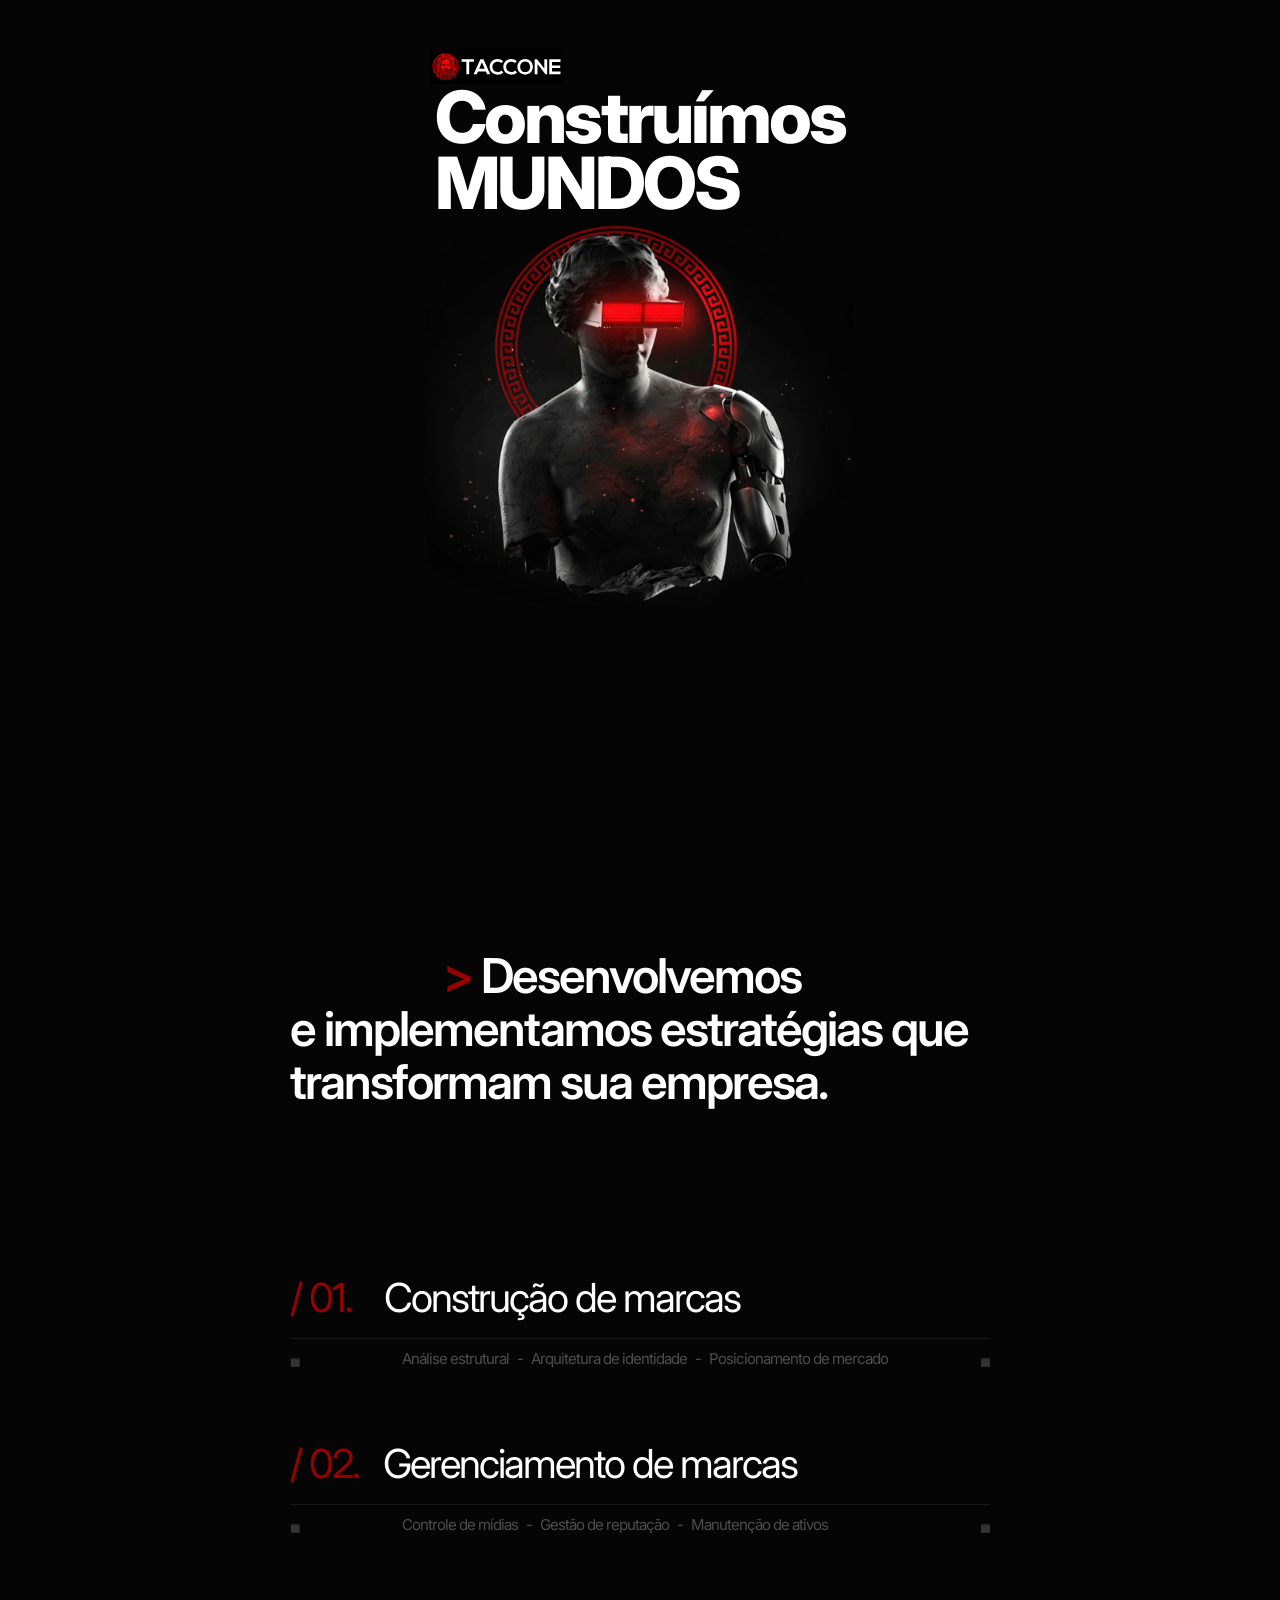
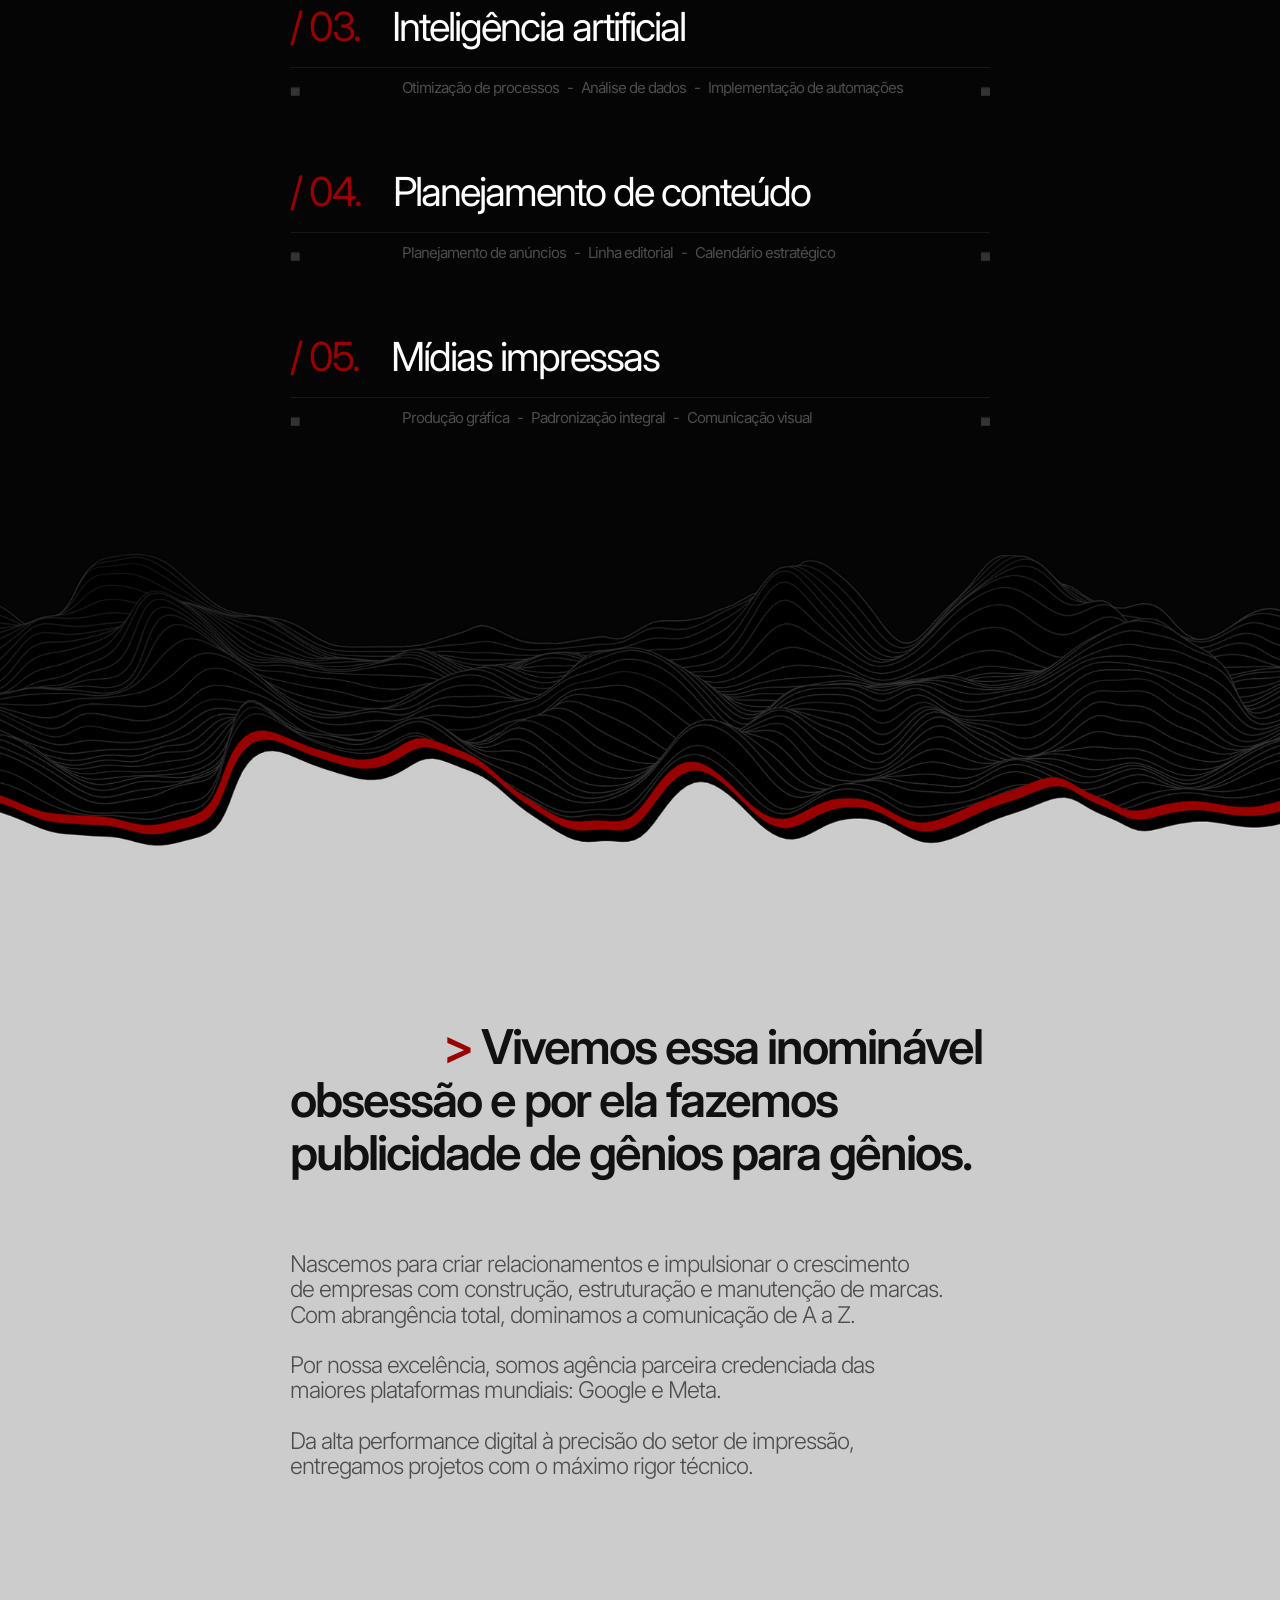
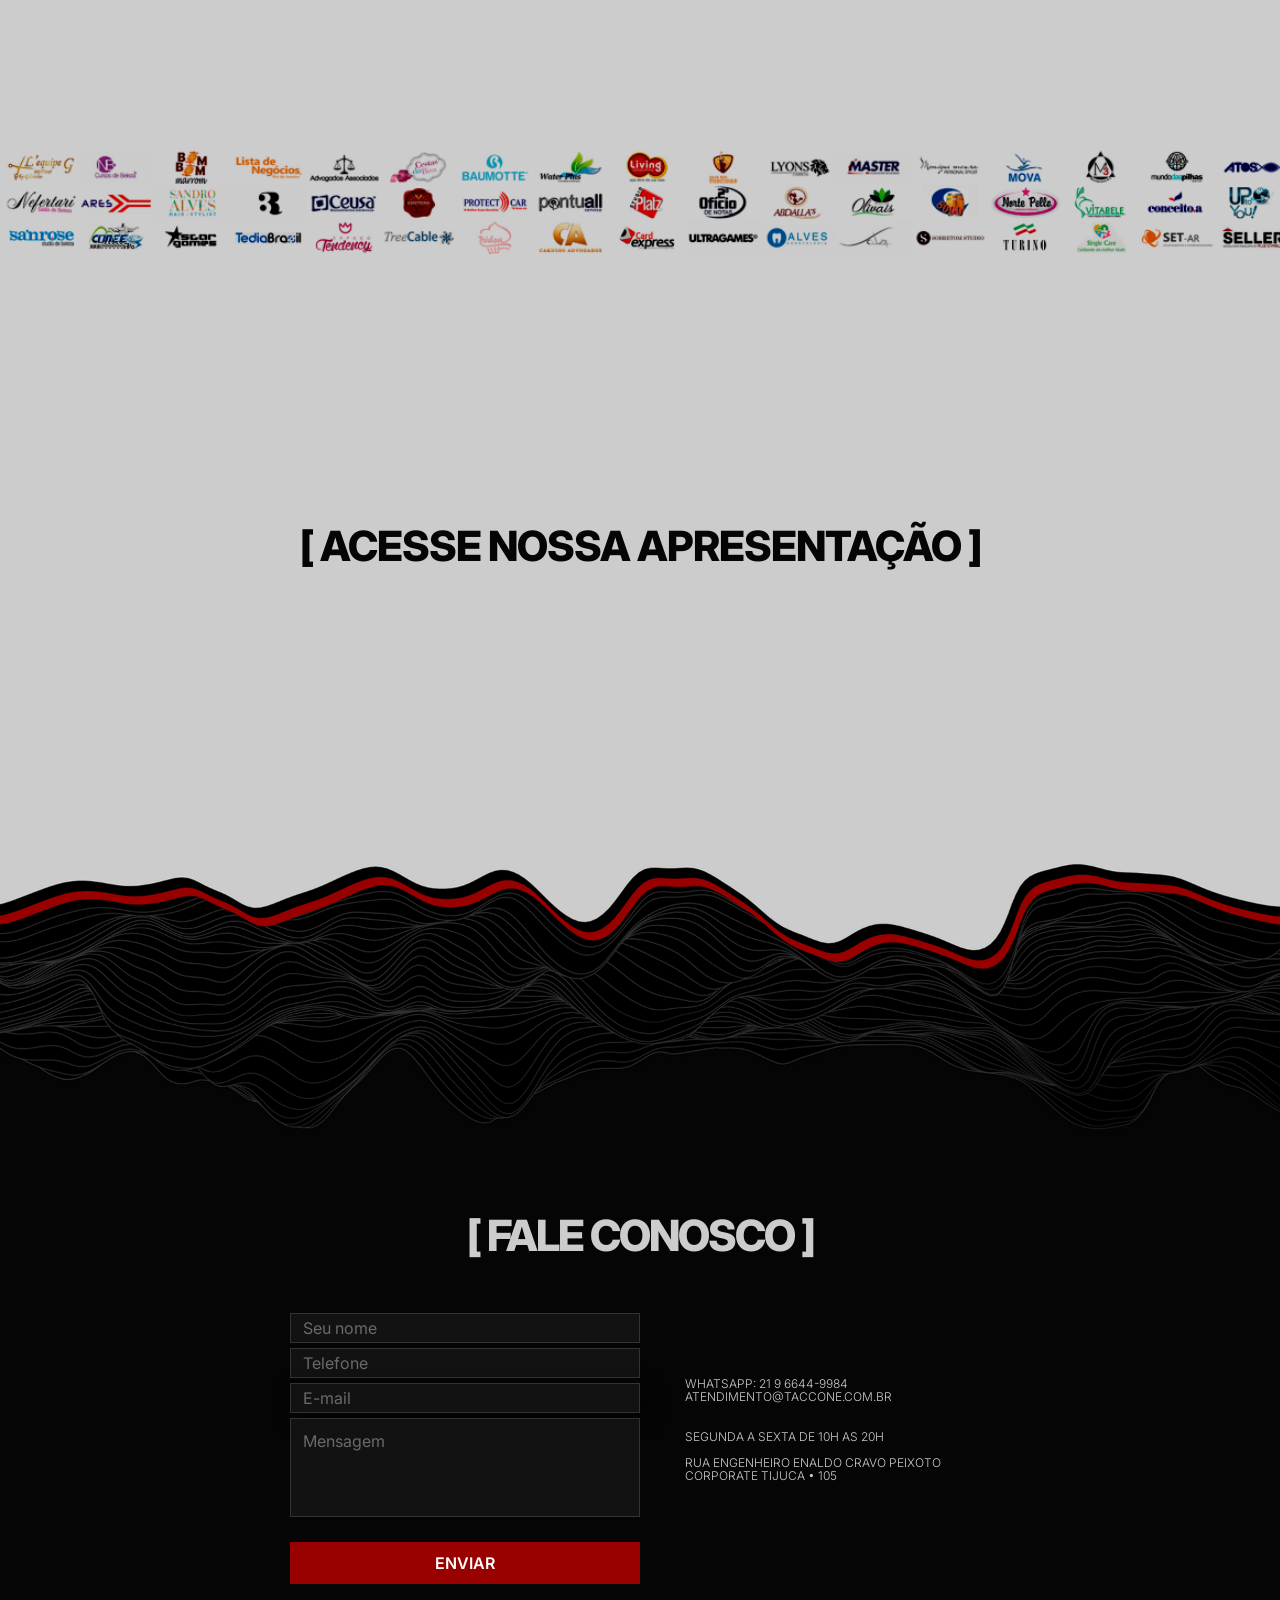
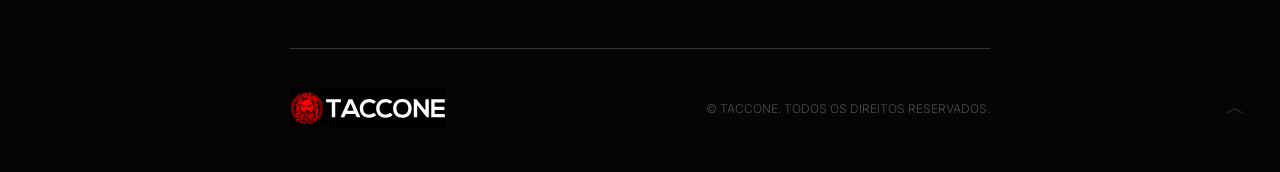
==== index.html @ 2de7988a "Add files via upload" ====
<!DOCTYPE html>
<html style="font-size: 16px;" lang="pt-BR">
<head>
  <meta name="viewport" content="width=device-width, initial-scale=1.0">
  <meta charset="utf-8">
  <meta name="keywords" content="Agência 360, construção de marca, identidade visual, criação de logotipo, naming, presença digital, desenvolvimento de websites, e-commerce, marketing digital, gerenciamento de mídias sociais, criação de aplicativos, produção gráfica, cartões de visita, flyers, sinalização de negócios, planejamento de anúncio, campanhas de TV, anúncios em rádio, outdoor, marketing promocional, análise de dados, pesquisa de mercado, inteligência artificial Diana, manifesto ágil, consultoria de expansão de mercado, estratégia de marca, agência de publicidade RJ, TACCONE, AGÊNCIA TACCONE">
  <meta name="description" content="Somos a melhor agência de publicidade do Rio para empresas sólidas e novos negócios pois CONSTRUÍMOS MUNDOS.">
  <meta property="og:title" content="TACCONE®">
  <meta property="og:description" content="Somos a melhor agência de publicidade do Rio para empresas sólidas e novos negócios.">
  <meta property="og:image" content="previa.png">
  <meta property="og:url" content="https://taccone.com.br/">
  <meta property="og:type" content="website">
  <meta name="theme-color" content="#050505">
  <meta name="referrer" content="origin">
  <title>TACCONE®</title>
  <link rel="canonical" href="https://taccone.com.br/">
  <link rel="icon" href="favicon.png?v=2">
  <link rel="apple-touch-icon" href="logotipo.png?v=2">
  <link rel="apple-touch-icon" sizes="180x180" href="logotipo.png?v=2">
  <link rel="icon" sizes="192x192" href="logotipo.png?v=2">
  <link rel="stylesheet" href="nicepage.css" media="screen">
  <link rel="stylesheet" href="nicepage-site.css" media="screen">
  <link rel="stylesheet" href="index.css" media="screen">
  <link id="u-page-google-font" rel="stylesheet" href="https://fonts.googleapis.com/css2?family=Roboto:ital,wght@0,100;0,200;0,300;0,400;0,500;0,600;0,700;0,800;0,900;1,100;1,200;1,300;1,400;1,500;1,600;1,700;1,800;1,900&amp;family=Open+Sans:ital,wght@0,300;0,400;0,500;0,600;0,700;0,800;1,300;1,400;1,500;1,600;1,700;1,800&amp;family=Inter:ital,wght@0,100;0,200;0,300;0,400;0,500;0,600;0,700;0,800;0,900;1,100;1,200;1,300;1,400;1,500;1,600;1,700;1,800;1,900&amp;display=swap">
  <script class="u-script" type="text/javascript" src="jquery-3.5.1.min.js" defer></script>
  <script class="u-script" type="text/javascript" src="nicepage.js" defer></script>
  <script type="application/ld+json">{"@context":"http://schema.org","@type":"Organization","name":"TACCONE®","url":"https://taccone.com.br"}</script>
  <script> document.addEventListener('keydown', function(e) { if (e.key === 'F12') e.preventDefault(); if (e.ctrlKey && ['u','i','j','s','c'].includes(e.key)) e.preventDefault(); if (e.ctrlKey && e.shiftKey && ['i','j','c'].includes(e.key)) e.preventDefault(); }); </script>
  <style>
    body { -webkit-user-select:none; -moz-user-select:none; -ms-user-select:none; user-select:none; overflow-x:hidden; }
    html { overflow-x:hidden; }
    * { cursor: url("data:image/svg+xml,%3Csvg xmlns='http://www.w3.org/2000/svg' width='32' height='32'%3E%3Ccircle cx='16' cy='16' r='15' fill='none' stroke='%23555555' stroke-width='1.5'/%3E%3Ccircle cx='16' cy='16' r='12' fill='%231a1a1a' opacity='0.9'/%3E%3C/svg%3E") 16 16, auto; }
    a, a *, button, button *, [onclick], [onclick] *, input[type="submit"], label, [role="link"], [role="link"] * { cursor: url("data:image/svg+xml,%3Csvg xmlns='http://www.w3.org/2000/svg' width='32' height='32'%3E%3Ccircle cx='16' cy='16' r='15' fill='none' stroke='%23888888' stroke-width='1.5'/%3E%3Ccircle cx='16' cy='16' r='12' fill='%23aaaaaa' opacity='0.9'/%3E%3C/svg%3E") 16 16, auto; }
    ::-webkit-scrollbar { width:3px; display:block; }
    ::-webkit-scrollbar-track { background:#000000; }
    ::-webkit-scrollbar-thumb { background:#121212; }
    ::-webkit-scrollbar-thumb:hover { background:#990000; }

    #taccone-intro {
      position:fixed; top:0; left:0; width:100vw; height:100vh; height:100dvh;
      background-color:#000000; display:flex; justify-content:center; align-items:center;
      z-index:9999999; overflow:hidden;
      animation: introFadeOut 0.8s cubic-bezier(0.4,0,0.2,1) 2.4s forwards;
    }
    @keyframes introFadeOut { 0%{opacity:1;visibility:visible;pointer-events:none;} 100%{opacity:0;visibility:hidden;pointer-events:none;} }
    .logo-impact-box { width:95vw; max-width:1800px; opacity:0; transform:scale(0.92); animation:entranceImpact 1.4s cubic-bezier(0.16,1,0.3,1) forwards; }
    @keyframes entranceImpact { to{opacity:1;transform:scale(1);} }
    .logo-impact-box img { width:100%; height:auto; display:block; filter:brightness(1.05); }
    #blood-line { position:absolute; bottom:0; left:0; height:4px; background:#990000; box-shadow:0 0 20px #ff0000; width:0%; z-index:10000000; animation:fillBlood 2s linear forwards; }
    @keyframes fillBlood { to{width:100%;} }

    .carrossel-wrapper { width:100%; overflow:hidden; background:transparent; padding:10px 0; }
    .carrossel-track { display:flex; width:max-content; animation:deslizar 60s linear infinite; }
    .carrossel-track img { height:120px; width:auto; flex-shrink:0; }
    @keyframes deslizar { 0%{transform:translateX(0);} 100%{transform:translateX(-50%);} }
    .carrossel-wrapper:hover .carrossel-track { animation-play-state:paused; }

    @media (max-width:1139px) {
      .u-section-3 .u-text-2,.u-section-3 .u-text-4,.u-section-3 .u-text-6,.u-section-3 .u-text-8,.u-section-3 .u-text-10 { font-size:1em !important; line-height:1.8 !important; text-align:left !important; padding-left:0 !important; }
      .u-section-3 .u-text-2 span,.u-section-3 .u-text-4 span,.u-section-3 .u-text-6 span,.u-section-3 .u-text-8 span,.u-section-3 .u-text-10 span { display:none !important; }
      .menu-collapse { margin-top:14px !important; }
    }
    @media (min-width:768px) { .br-mobile{display:none !important;} }
    @media (max-width:767px) { .br-desktop{display:none !important;} }
    #contato a { text-decoration:none !important; border-bottom:none !important; }
    @media (max-width:575px) {
      .u-section-9 .u-image-4 { margin-top:-45px !important; margin-right:70px !important; margin-left:auto !important; }
      .u-section-9 .u-image-2 { margin-top:-45px !important; margin-right:0 !important; margin-left:auto !important; }
    }
    .separador-servico { display:none; }
    .quebra-mobile { display:inline; }

    /* Alinha descrição com o início do título branco (após "/ 01.  ") */
    .u-section-3 .u-text-2,
    .u-section-3 .u-text-4,
    .u-section-3 .u-text-6,
    .u-section-3 .u-text-8,
    .u-section-3 .u-text-10 {
      padding-left: 112px !important;
      box-sizing: border-box !important;
    }

    @media (min-width:768px) {
      .separador-servico { display:inline; margin:0 8px; }
      .quebra-mobile { display:none; }
    }

    /* Tablet (991px) — margem lateral de 10px já aplicada pelo index.css */
    @media (max-width: 991px) {
      .u-section-3 .u-text-2,
      .u-section-3 .u-text-4,
      .u-section-3 .u-text-6,
      .u-section-3 .u-text-8,
      .u-section-3 .u-text-10 {
        padding-left: 112px !important;
      }
    }

    /* Mobile médio (767px) — fonte ainda 2.5rem mas largura menor */
    @media (max-width: 767px) {
      .u-section-3 .u-text-2,
      .u-section-3 .u-text-4,
      .u-section-3 .u-text-6,
      .u-section-3 .u-text-8,
      .u-section-3 .u-text-10 {
        padding-left: 112px !important;
      }
    }

    /* Mobile pequeno (575px) — fonte reduz para 1.5rem, número menor */
    @media (max-width: 575px) {
      .u-section-3 .u-text-2,
      .u-section-3 .u-text-4,
      .u-section-3 .u-text-6,
      .u-section-3 .u-text-8,
      .u-section-3 .u-text-10 {
        padding-left: 62px !important;
      }
      
.u-header .u-sidenav-1,
.u-sidenav-1 {
  width: 100vw !important;
  max-width: 100vw !important;
  min-width: 0 !important;
}
 
@media (max-width: 575px) {
 
  /* Centraliza horizontalmente */
  .u-header .u-nav-2 {
    width: 100% !important;
    margin-left: 0 !important;
    text-align: center !important;
  }
 
  /* Centraliza verticalmente — faz o container interno ocupar tela toda e centraliza */
  .u-header .u-sidenav-overflow {
    display: flex !important;
    flex-direction: column !important;
    align-items: center !important;
    justify-content: center !important;
    height: 100vh !important;
    height: 100dvh !important;
  }
 
  /* Zera margem top que empurra a lista para baixo */
  .u-header .u-nav-2 {
    margin-top: 0 !important;
  }
 
  /* Botão X centralizado */
.u-header .u-menu-close-1 {
  margin-left: auto !important;
  margin-right: auto !important;
  position: relative !important;
  top: -40px !important;
}
}
    
  </style>

  <script>
    window.recaptchaRenderedV2=false; window.recaptchaFallback=false; window.recaptchaSiteKeyV2='6LebRIorAAAAAEBCYCVXLpZKNt1KxwfbefWqDvFL';
    function gdprConfirmed(){return true;}
    function dynamicLoadScript(){var s=document.createElement('script');s.src='https://www.google.com/recaptcha/api.js?render=6Lc2HDEiAAAAALpe1yqNarK-BmlyYl_MNPZx7_AB';s.async=true;s.onload=function(){document.dispatchEvent(new CustomEvent("recaptchaLoaded"));};document.body.appendChild(s);}
    function showRecaptchaError(e){e=e||'';var f=document.querySelector('.u-form-send-error');if(f){f.innerText='Erro do Proprietário do Site: '+e.replace(/:[\s\S]*/,'');f.style.display='block';}console.error('Error in grecaptcha: ',e);}
    document.addEventListener('DOMContentLoaded',function(){if(gdprConfirmed())dynamicLoadScript();});
    document.addEventListener("recaptchaLoaded",function(){if(!gdprConfirmed())return;(function(g,sk,a){var r={execute:function(action,cb){if(typeof g==='undefined'||typeof g.execute!=='function'){showRecaptchaError('reCAPTCHA script failed to load.');return;}try{g.execute(sk,{action:action}).then(function(t){if(!t)throw new Error('Empty token');var fs=document.getElementsByTagName('form');for(var i=0;i<fs.length;i++){var rr=fs[i].querySelector('[name="recaptchaResponse"]');if(!rr){rr=document.createElement('input');rr.setAttribute('type','hidden');rr.setAttribute('name','recaptchaResponse');fs[i].appendChild(rr);}rr.value=t;}cb();}).catch(function(e){showRecaptchaError(e.message);});}catch(e){showRecaptchaError(e.message);}},executeContact:function(cb){r.execute(a['contact'],cb);}};window.recaptchaObject=r;window.grecaptchaObject=g;})(grecaptcha,'6Lc2HDEiAAAAALpe1yqNarK-BmlyYl_MNPZx7_AB',{contact:'contact'});});
    window.showRecaptchaV2=function(form){if(!form||!form.length)return;if(typeof window.grecaptchaObject==='undefined'||!window.grecaptchaObject)return;var fEl=form[0];var c=document.getElementById('recaptcha-v2-container');if(!c){c=document.createElement('div');c.id='recaptcha-v2-container';fEl.parentElement.appendChild(c);}var tr=false,th;if(window.recaptchaRenderedV2===false||typeof window.recaptchaRenderedV2==='undefined'){window.recaptchaRenderedV2=window.grecaptchaObject.render('recaptcha-v2-container',{sitekey:window.recaptchaSiteKeyV2,size:'invisible',callback:function(t){clearTimeout(th);if(!t){showRecaptchaError('reCAPTCHA v2 token was empty.');return;}tr=true;var rv=fEl.querySelector('input[name="recaptchaResponseV2"]');if(!rv){rv=document.createElement('input');rv.type='hidden';rv.name='recaptchaResponseV2';fEl.appendChild(rv);}rv.value=t;if(window.recaptchaSiteKeyV2){var sk=fEl.querySelector('input[name="siteKey"]');if(sk)sk.value=window.recaptchaSiteKeyV2;}document.querySelectorAll('.u-form-send-error').forEach(function(el){el.style.display='none';});fEl.dispatchEvent(new CustomEvent('submit',{detail:{recaptchaPassed:true},bubbles:true,cancelable:true}));},'error-callback':function(){clearTimeout(th);showRecaptchaError('reCAPTCHA v2 error.');},'expired-callback':function(){clearTimeout(th);}});window.grecaptchaObject.reset(window.recaptchaRenderedV2);setTimeout(function(){window.grecaptchaObject.execute(window.recaptchaRenderedV2);},300);th=setTimeout(function(){if(!tr)showRecaptchaError('reCAPTCHA v3 detected unusual activity.');},120000);}else{window.grecaptchaObject.reset(window.recaptchaRenderedV2);setTimeout(function(){window.grecaptchaObject.execute(window.recaptchaRenderedV2);},300);}};
  </script>
</head>

<body data-home-page="TACCONE®.html" data-home-page-title="TACCONE®" data-path-to-root="/" data-include-products="false" class="u-body u-clearfix u-overlap u-xl-mode" data-lang="pt">

  <div id="taccone-intro">
    <div class="logo-impact-box"><img src="logotipo.svg" alt="TACCONE"></div>
    <div id="blood-line"></div>
  </div>

  <header class="u-clearfix u-header u-sticky u-sticky-54bf u-valign-middle-xl u-header" id="header" data-animation-name="" data-animation-duration="0" data-animation-delay="0" data-animation-direction="">
    <nav class="u-align-right u-font-size-14 u-menu u-menu-hamburger u-menu-open-right u-nav-spacing-25 u-offcanvas u-menu-1" data-responsive-from="XL" role="navigation" data-animation-name="customAnimationIn" data-animation-duration="4000" data-animation-delay="4000" data-animation-out="0" data-animation-direction="">
      <div class="menu-collapse u-custom-font" style="font-family:Inter;">
        <a class="Fora Taccone a color cone cor de do fechar fill important menu-close menu-close-icon o para svg u-button-style u-custom-border u-custom-color u-flip-vertical u-hamburger-link u-nav-link u-text-active-custom-color-6 u-text-custom-color-6 u-text-hover-color-var vermelho u-hamburger-link-1" href="#">
          <svg class="u-svg-link" preserveAspectRatio="xMidYMin slice" viewBox="0 0 302 302"><use xmlns:xlink="http://www.w3.org/1999/xlink" xlink:href="#svg-7b92"></use></svg>
          <svg xmlns="http://www.w3.org/2000/svg" id="svg-7b92" viewBox="0 0 302 302" class="u-svg-content"><g><rect y="36" width="302" height="30"></rect><rect y="236" width="302" height="30"></rect><rect y="136" width="302" height="30"></rect></g></svg>
        </a>
      </div>
      <div class="u-custom-menu u-nav-container">
        <ul role="menubar" class="u-custom-font u-nav u-spacing-2 u-unstyled u-nav-1">
          <li role="none" class="u-nav-item"><a tabindex="-1" role="menuitem" class="u-border-2 u-border-active-palette-1-base u-border-hover-palette-1-light-1 u-button-style u-custom-color-6 u-nav-link u-nav-link-2" href="index.html#home">HOME</a></li>
          <li role="none" class="u-nav-item"><a tabindex="-1" role="menuitem" class="u-border-2 u-border-active-palette-1-base u-border-hover-palette-1-light-1 u-button-style u-custom-color-6 u-nav-link u-nav-link-2" href="index.html#servicos">SERVIÇOS</a></li>
          <li role="none" class="u-nav-item"><a tabindex="-1" role="menuitem" class="u-border-2 u-border-active-palette-1-base u-border-hover-palette-1-light-1 u-button-style u-custom-color-6 u-nav-link u-nav-link-2" href="index.html#sobre">SOBRE</a></li>
          <li role="none" class="u-nav-item"><a tabindex="-1" role="menuitem" class="u-border-2 u-border-active-palette-1-base u-border-hover-palette-1-light-1 u-button-style u-custom-color-6 u-file-link u-nav-link u-nav-link-2" href="apresentacao" target="_blank">APRESENTAÇÃO</a></li>
          <li role="none" class="u-nav-item"><a tabindex="-1" role="menuitem" class="u-border-2 u-border-active-palette-1-base u-border-hover-palette-1-light-1 u-button-style u-custom-color-6 u-nav-link u-nav-link-2" href="index.html#contato">CONTATO</a></li>
          <li role="none" class="u-nav-item"><a tabindex="-1" role="menuitem" class="u-border-2 u-border-active-palette-1-base u-border-hover-palette-1-light-1 u-button-style u-custom-color-6 u-nav-link u-nav-link-2" href="https://wa.me/5521966449984" target="_blank">WHATSAPP</a></li>
          <li role="none" class="u-nav-item"><a role="menuitem" class="u-border-2 u-border-active-palette-1-base u-border-hover-palette-1-light-1 u-button-style u-custom-color-6 u-nav-link u-nav-link-2" href="MEMORIAL.html" target="_blank">MEMORIAL</a></li>
        </ul>
      </div>
      <div class="u-custom-menu u-nav-container-collapse" id="4095" role="region" aria-label="Menu panel">
        <div class="u-align-center u-container-align-center u-container-style u-custom-color-5 u-inner-container-layout u-opacity u-opacity-95 u-sidenav u-sidenav-1" style="background-color:#050505 !important;">
          <div class="u-inner-container-layout u-sidenav-overflow u-valign-middle-xl">
            <div class="u-menu-close u-menu-close-1" tabindex="-1" aria-label="Close menu"></div>
            <ul class="u-align-center u-custom-font u-nav u-popupmenu-items u-spacing-42 u-text-active-grey-60 u-text-grey-60 u-text-hover-grey-70 u-unstyled u-nav-2" role="menubar">
              <li role="none" class="u-nav-item"><a tabindex="-1" role="menuitem" class="u-button-style u-nav-link" href="index.html#home">HOME</a></li>
              <li role="none" class="u-nav-item"><a tabindex="-1" role="menuitem" class="u-button-style u-nav-link" href="index.html#servicos">SERVIÇOS</a></li>
              <li role="none" class="u-nav-item"><a tabindex="-1" role="menuitem" class="u-button-style u-nav-link" href="index.html#sobre">SOBRE</a></li>
              <li role="none" class="u-nav-item"><a tabindex="-1" role="menuitem" class="u-button-style u-file-link u-nav-link" href="apresentacao" target="_blank">APRESENTAÇÃO</a></li>
              <li role="none" class="u-nav-item"><a tabindex="-1" role="menuitem" class="u-button-style u-nav-link" href="index.html#contato">CONTATO</a></li>
              <li role="none" class="u-nav-item"><a tabindex="-1" role="menuitem" class="u-button-style u-nav-link" href="https://wa.me/5521966449984" target="_blank">WHATSAPP</a></li>
              <li role="none" class="u-nav-item"><a role="menuitem" class="u-button-style u-nav-link" href="memorial" target="_blank">MEMORIAL</a></li>
            </ul>
          </div>
        </div>
        <div class="u-custom-color-5 u-menu-overlay u-opacity u-opacity-70" style="--opacity:0.89;"></div>
      </div>
      <style class="menu-style">@media (max-width:1139px){[data-responsive-from="LG"] .u-nav-container{display:none;}[data-responsive-from="LG"] .menu-collapse{display:block;}}</style>
    </nav>
    <p class="u-text u-text-default u-text-1"></p>
    <p class="u-custom-font u-text u-text-default u-text-3"></p>
  </header>

  <section class="u-clearfix u-section-1" id="home">
    <div class="u-clearfix u-sheet u-sheet-1">
      <img class="u-image u-image-default u-preserve-proportions u-image-1" src="logotipo.svg" alt="" data-image-width="375" data-image-height="87" data-animation-name="customAnimationIn" data-animation-duration="2000" data-animation-delay="2000" data-animation-out="1">
      <h1 class="u-custom-font u-text u-text-default u-text-white u-text-1" data-animation-name="customAnimationIn" data-animation-duration="2000" data-animation-delay="1800" data-animation-out="1">Construímos<br>MUNDOS</h1>
      <img class="u-expanded-width-xs u-image u-image-default u-preserve-proportions u-image-2" src="estatua.png" alt="" data-image-width="1108" data-image-height="996" data-animation-name="customAnimationIn" data-animation-duration="3000" data-animation-delay="2000" data-animation-out="1" data-animation-direction="">
      <img class="u-image u-image-contain u-image-default u-image-3" src="seta2.png" alt="" data-image-width="50" data-image-height="329" data-animation-name="customAnimationIn" data-animation-duration="3000" data-animation-delay="3000" data-animation-out="1">
    </div>
  </section>

  <section class="u-clearfix u-color-var u-section-2" id="titulo">
    <div class="u-clearfix u-sheet u-sheet-1">
      <h1 class="u-align-left u-custom-font u-text u-text-custom-color-1 u-text-1" data-animation-name="customAnimationIn" data-animation-duration="1500" data-animation-delay="0" data-animation-out="0">
        &nbsp;&nbsp;&nbsp;&nbsp;&nbsp;&nbsp;&nbsp;&nbsp;&nbsp;&nbsp;&nbsp;&nbsp;&nbsp;&nbsp;&nbsp;&nbsp;&nbsp;<span class="u-text-color-var" style="--text-color-var:#990000;">&gt;&nbsp;</span><span class="u-text-white">Desenvolvemos <br>e implementamos estratégias que transformam sua empresa.</span>
      </h1>
    </div>
  </section>

  <section class="u-clearfix u-color-var u-section-3" id="servicos">
    <div class="u-clearfix u-sheet u-sheet-1">
      <h1 class="u-align-left u-custom-font u-text u-text-custom-color-1 u-text-1" data-animation-name="customAnimationIn" data-animation-duration="1500" data-animation-out="0"><span class="u-text-color-var" style="--text-color-var:#990000;">/ 01.</span>&nbsp;&nbsp;&nbsp;&nbsp;<span class="u-text-white">Construção de marcas</span></h1>
      <img class="u-align-center u-expanded-width-xs u-image u-image-default u-preserve-proportions u-image-1" src="linha.png" alt="" data-animation-name="customAnimationIn" data-animation-duration="1500" data-animation-delay="200" data-animation-out="0">
      <h1 class="u-align-left u-custom-font u-text u-text-color-var u-text-2 recuo-servicos" data-animation-name="customAnimationIn" data-animation-duration="1500" data-animation-delay="200" data-animation-out="0">Análise estrutural<span class="separador-servico">-</span><br class="quebra-mobile">Arquitetura de identidade<span class="separador-servico">-</span><br class="quebra-mobile">Posicionamento de mercado</h1>
      <h1 class="u-align-left u-custom-font u-text u-text-custom-color-1 u-text-3" data-animation-name="customAnimationIn" data-animation-duration="1500" data-animation-out="0"><span class="u-text-color-var" style="--text-color-var:#990000;">/ 02.</span>&nbsp;&nbsp;&nbsp;<span class="u-text-white">Gerenciamento de marcas</span></h1>
      <img class="u-align-center u-expanded-width-xs u-image u-image-default u-preserve-proportions u-image-2" src="linha.png" alt="" data-animation-name="customAnimationIn" data-animation-duration="1500" data-animation-delay="200" data-animation-out="0">
      <h1 class="u-align-left u-custom-font u-text u-text-color-var u-text-4 recuo-servicos" data-animation-name="customAnimationIn" data-animation-duration="1500" data-animation-delay="200" data-animation-out="0">Controle de mídias<span class="separador-servico">-</span><br class="quebra-mobile">Gestão de reputação<span class="separador-servico">-</span><br class="quebra-mobile">Manutenção de ativos</h1>
      <h1 class="u-align-left u-custom-font u-text u-text-custom-color-1 u-text-5" data-animation-name="customAnimationIn" data-animation-duration="1500" data-animation-out="0"><span class="u-text-color-var" style="--text-color-var:#990000;">/ 03.</span>&nbsp;&nbsp;&nbsp;<span class="u-text-white"> Inteligência artificial</span></h1>
      <img class="u-align-center u-expanded-width-xs u-image u-image-default u-preserve-proportions u-image-3" src="linha.png" alt="" data-animation-name="customAnimationIn" data-animation-duration="1500" data-animation-delay="200" data-animation-out="0">
      <h1 class="u-align-left u-custom-font u-text u-text-color-var u-text-6 recuo-servicos" data-animation-name="customAnimationIn" data-animation-duration="1500" data-animation-delay="200" data-animation-out="0">Otimização de processos<span class="separador-servico">-</span><br class="quebra-mobile">Análise de dados<span class="separador-servico">-</span><br class="quebra-mobile">Implementação de automações</h1>
      <h1 class="u-align-left u-custom-font u-text u-text-custom-color-1 u-text-7" data-animation-name="customAnimationIn" data-animation-duration="1500" data-animation-out="0"><span class="u-text-color-var" style="--text-color-var:#990000;">/ 04.</span>&nbsp;&nbsp;&nbsp;<span class="u-text-white"> Planejamento de conteúdo</span></h1>
      <img class="u-align-center u-expanded-width-xs u-image u-image-default u-preserve-proportions u-image-4" src="linha.png" alt="" data-animation-name="customAnimationIn" data-animation-duration="1500" data-animation-delay="200" data-animation-out="0">
      <h1 class="u-align-left u-custom-font u-text u-text-color-var u-text-8 recuo-servicos" data-animation-name="customAnimationIn" data-animation-duration="1500" data-animation-delay="200" data-animation-out="0">Planejamento de anúncios<span class="separador-servico">-</span><br class="quebra-mobile">Linha editorial<span class="separador-servico">-</span><br class="quebra-mobile">Calendário estratégico</h1>
      <h1 class="u-align-left u-custom-font u-text u-text-custom-color-1 u-text-9" data-animation-name="customAnimationIn" data-animation-duration="1500" data-animation-out="0"><span class="u-text-color-var" style="--text-color-var:#990000;">/ 05.</span>&nbsp;&nbsp;&nbsp;<span class="u-text-white"> Mídias impressas</span></h1>
      <img class="u-align-center u-expanded-width-xs u-image u-image-default u-preserve-proportions u-image-5" src="linha.png" alt="" data-animation-name="customAnimationIn" data-animation-duration="1500" data-animation-delay="200" data-animation-out="0">
      <h1 class="u-align-left u-custom-font u-text u-text-color-var u-text-10 recuo-servicos" data-animation-name="customAnimationIn" data-animation-duration="1500" data-animation-delay="200" data-animation-out="0">Produção gráfica<span class="separador-servico">-</span><br class="quebra-mobile">Padronização integral<span class="separador-servico">-</span><br class="quebra-mobile">Comunicação visual</h1>
    </div>
  </section>

  <section class="u-clearfix u-container-align-center u-image u-section-4" id="divisaoinicial" data-image-width="1920" data-image-height="613" style="background-image:url('divisaoinicial.png') !important;background-size:cover !important;background-position:bottom center !important;background-repeat:no-repeat !important;background-color:#000000 !important;min-height:450px !important;margin:0 !important;padding:0 !important;"></section>

  <section class="u-clearfix u-color-var u-section-5" id="sobre">
    <div class="u-clearfix u-sheet u-sheet-1">
      <h1 class="u-align-left u-custom-font u-text u-text-custom-color-1 u-text-1" data-animation-name="fadeIn" data-animation-duration="1500" data-animation-delay="0" data-animation-out="0">
        &nbsp;&nbsp;&nbsp;&nbsp;&nbsp;&nbsp;&nbsp;&nbsp;&nbsp;&nbsp;&nbsp;&nbsp;&nbsp;&nbsp;&nbsp;&nbsp;&nbsp;<span class="u-text-color-var" style="--text-color-var:#990000;">&gt;&nbsp;</span>Vivemos essa inominável obsessão e por ela fazemos publicidade de gênios para gênios.
      </h1>
      <h1 class="u-align-left u-custom-font u-text u-text-color-var u-text-2" data-animation-name="customAnimationIn" data-animation-duration="1500" data-animation-delay="0" data-animation-out="0">
        Nascemos para criar relacionamentos e <br class="br-mobile">impulsionar o crescimento <br class="br-desktop">de empresas <br class="br-mobile">com construção, estruturação e <br class="br-mobile">manutenção de marcas. <br class="br-mobile">Com abrangência total, <br class="br-mobile">dominamos a comunicação de A a Z.<br>
        <br>Por nossa excelência, somos agência <br class="br-mobile">parceira credenciada das <br class="br-desktop">maiores <br class="br-mobile">plataformas mundiais: Google e Meta.<br>
        <br>Da alta performance digital à precisão do <br class="br-mobile">setor de impressão, <br class="br-desktop">entregamos projetos <br class="br-mobile">com o máximo rigor técnico.
      </h1>
    </div>
  </section>

  <section class="u-clearfix u-custom-color-7 u-valign-middle-xs u-section-6" id="clientes">
    <div class="u-clearfix u-custom-html u-expanded-width u-custom-html-1">
      <div class="carrossel-wrapper">
        <div class="carrossel-track">
          <img src="clientesum.png" alt="Clientes"><img src="clientesdois.png" alt="Clientes">
          <img src="clientesum.png" alt="Clientes"><img src="clientesdois.png" alt="Clientes">
        </div>
      </div>
    </div>
  </section>

  <section class="u-clearfix u-color-var u-section-7" id="apresentacao">
    <div class="u-clearfix u-sheet u-sheet-1">
      <h1 class="u-align-center u-custom-font u-text u-text-custom-color-1 u-text-1" data-animation-name="shake" data-animation-duration="5000" data-animation-delay="0" data-animation-direction="">
        <a class="u-active-none u-border-none u-btn u-button-link u-button-style u-file-link u-hover-none u-none u-text-custom-color-5 u-btn-1" href="apresentacao" target="_blank" data-animation-name="shake" data-animation-duration="5000" data-animation-delay="0" data-animation-direction="">[ ACESSE NOSSA APRESENTAÇÃO ]</a>
      </h1>
    </div>
  </section>

  <section class="u-clearfix u-container-align-center u-image u-section-8" id="divisaosobre" style="background-image:url('divisaosobre.png') !important;background-size:cover !important;background-position:top center !important;background-repeat:no-repeat !important;background-color:#000000 !important;min-height:400px !important;margin-top:-1px !important;transform:scaleY(1) !important;-webkit-transform:scaleY(1) !important;"></section>

  <section class="u-clearfix u-custom-color-5 u-section-9" id="contato" style="background-color:#050505 !important;">
    <div class="u-clearfix u-sheet u-sheet-1">
      <h1 class="u-align-center u-custom-font u-text u-text-custom-color-7 u-text-1">
        <a class="u-active-none u-border-none u-btn u-button-link u-button-style u-hover-none u-none u-text-custom-color-7 u-btn-1" href="https://wa.me/5521966449984" target="_blank">[ FALE CONOSCO ]</a>
      </h1>
      <div class="u-align-center u-form u-form-1">
        <form id="form-contato" action="contato.php" method="POST" class="u-clearfix u-form-spacing-5 u-form-vertical u-inner-form">
          <div class="u-form-group u-form-name u-label-none">
            <input type="text" placeholder="Seu nome" id="name-6c84" name="name" class="u-border-grey-80 u-custom-color-12 u-custom-font u-input u-input-rectangle u-text-grey-25 u-input-1" required>
          </div>
          <div class="u-form-group u-form-phone u-label-none u-form-group-2">
            <input type="tel" placeholder="Telefone" id="text-1a23" name="text" class="u-border-grey-80 u-custom-color-12 u-custom-font u-input u-input-rectangle u-text-grey-25 u-input-2" data-country-code="br">
          </div>
          <div class="u-form-email u-form-group u-label-none">
            <input type="email" placeholder="E-mail" id="email-6c84" name="email" class="u-border-grey-80 u-custom-color-12 u-custom-font u-input u-input-rectangle u-text-grey-25 u-input-3">
          </div>
          <div class="u-form-group u-form-message u-label-none">
            <textarea placeholder="Mensagem" rows="3" id="message-6c84" name="message" class="u-border-grey-80 u-custom-color-12 u-custom-font u-input u-input-rectangle u-text-grey-25 u-input-4" required maxlength="500"></textarea>
          </div>
          <div class="u-align-right u-form-group u-form-submit u-label-none">
            <button id="btn-submit" type="submit" class="u-btn u-button-style u-custom-color-6 u-custom-font u-text-custom-color-7 u-btn-2" style="width:100%;border:none;cursor:pointer;">ENVIAR</button>
          </div>
          <div class="u-form-send-message u-form-send-success">Mensagem enviada.</div>
          <div class="u-form-send-error u-form-send-message">Erro ao enviar. Tente novamente.</div>
          <input type="hidden" name="formServices" value="3d2f6646-e247-93ee-c14a-a95c8903825b">
          <input type="hidden" name="siteKey" value="6Lc2HDEiAAAAALpe1yqNarK-BmlyYl_MNPZx7_AB">
          <input type="hidden" id="siteId" name="siteId" value="6636604">
          <input type="hidden" id="pageId" name="pageId" value="11153395">
        </form>
      </div>
      <script>
        var form=document.getElementById('form-contato');
        var btn=document.getElementById('btn-submit');
        form.onsubmit=function(){
          btn.innerHTML='AGUARDE';btn.disabled=true;btn.style.opacity='0.7';
          var check=setInterval(function(){
            var s=document.querySelector('.u-form-send-success');
            if(s&&window.getComputedStyle(s).display!=='none'){
              btn.innerHTML='ENVIADO';btn.style.backgroundColor='#28a745';btn.style.opacity='1';
              clearInterval(check);
              setTimeout(function(){btn.innerHTML='ENVIAR';btn.disabled=false;btn.style.backgroundColor='';s.style.display='none';},3000);
            }
          },500);
        };
      </script>
      <h1 class="u-align-left u-custom-font u-text u-text-color-var u-text-2" data-animation-name="customAnimationIn" data-animation-duration="1500" data-animation-delay="0" data-animation-out="0">
        <a href="https://wa.me/5521966449984" target="_blank" style="color:inherit;">WHATSAPP: 21 9 6644-9984</a><br>
        <a href="mailto:atendimento@taccone.com.br" target="_blank" style="color:inherit;">ATENDIMENTO@TACCONE.COM.BR</a><br>
        <br><br>SEGUNDA A SEXTA DE 10H AS 20H<br><br>
        RUA ENGENHEIRO ENALDO CRAVO PEIXOTO<br>CORPORATE TIJUCA • 105
      </h1>
      <img class="u-image u-image-contain u-image-default u-preserve-proportions u-image-1" src="insta.png"    alt="" data-animation-name="fadeIn" data-animation-duration="2000" data-animation-delay="500"  data-animation-out="0" onclick="window.open('https://www.instagram.com/agenciataccone','_blank')" style="cursor:pointer;">
      <img class="u-image u-image-contain u-image-default u-preserve-proportions u-image-3" src="facebook.png" alt="" data-animation-name="fadeIn" data-animation-duration="2000" data-animation-delay="1000" data-animation-out="0" onclick="window.open('https://www.facebook.com/agenciataccone','_blank')" style="cursor:pointer;">
      <img class="u-image u-image-contain u-image-default u-preserve-proportions u-image-2" src="email.png"    alt="" data-animation-name="fadeIn" data-animation-duration="2000" data-animation-delay="2000" data-animation-out="0" onclick="window.open('mailto:atendimento@taccone.com.br?subject=Quero%20contratar%20a%20TACCONE%C2%AE','_blank')" style="cursor:pointer;">
      <img class="u-image u-image-contain u-image-default u-preserve-proportions u-image-4" src="x.png"        alt="" data-animation-name="fadeIn" data-animation-duration="2000" data-animation-delay="1500" data-animation-out="0" onclick="window.open('https://x.com/agenciataccone','_blank')" style="cursor:pointer;">
      <img class="u-image u-image-contain u-image-default u-preserve-proportions u-image-5" src="whatsapp.png" alt="" data-animation-name="fadeIn" data-animation-duration="2000" data-animation-delay="0"    data-animation-out="0" onclick="window.open('https://wa.me/5521966449984','_blank')" style="cursor:pointer;">
      <div class="u-align-center u-border-1 u-border-grey-80 u-expanded-width-xs u-shape u-shape-bottom u-shape-left u-shape-line u-shape-right u-shape-1"></div>
      <h1 class="u-align-right u-custom-font u-text u-text-color-var u-text-3">© TACCONE. TODOS OS DIREITOS RESERVADOS.</h1>
      <img class="u-image u-image-default u-preserve-proportions u-image-6" src="logotipo.svg" alt="" data-image-width="99" data-image-height="23">
      <p class="u-align-center u-text u-text-4">
        <a class="u-active-none u-border-none u-btn u-button-link u-button-style u-custom-font u-hover-none u-none u-text-custom-color-9 u-btn-3" href="index.html#home">︿</a>
      </p>
    </div>
  </section>

  <section class="u-clearfix u-container-align-center u-hidden u-section-10" id="block-10">
    <div class="u-clearfix u-sheet u-sheet-1">
      <img class="u-image u-image-default u-image-1" src="clientesdois.png" alt="" data-image-width="1175" data-image-height="109">
      <img class="u-image u-image-default u-image-2" src="clientesum.png"   alt="" data-image-width="1175" data-image-height="109">
    </div>
  </section>

  <script>
    var _fetch=window.fetch;
    window.fetch=function(url,opts){if(typeof url==='string'&&url.indexOf('nicepagesrv')!==-1)return Promise.reject('blocked');return _fetch(url,opts);};
    var _xhr=XMLHttpRequest.prototype.open;
    XMLHttpRequest.prototype.open=function(method,url){if(url&&url.indexOf('nicepagesrv')!==-1)url='contato.php';return _xhr.apply(this,arguments);};
  </script>

  <script>
    (function(){
      var body=document.body;
      body.style.overflow='hidden';
      setTimeout(function(){body.style.overflow='auto';body.style.overflowX='hidden';},3200);
    })();
  </script>

  <script>
    document.addEventListener('DOMContentLoaded', function () {
      var hamburger = document.querySelector('.u-hamburger-link-1');
      var navPanel  = document.getElementById('4095');
      var menuClose = document.querySelector('.u-menu-close-1');
      var overlay   = document.querySelector('.u-menu-overlay');

      if (navPanel) {
        navPanel.style.display  = 'none';
        navPanel.style.position = 'fixed';
        navPanel.style.top      = '0';
        navPanel.style.right    = '0';
        navPanel.style.left     = 'auto';
        navPanel.style.height   = '100%';
        navPanel.style.zIndex   = '999999';
      }

      function openMenu()  { if (!navPanel) return; navPanel.style.display='flex'; navPanel.style.visibility='visible'; navPanel.style.opacity='1'; }
      function closeMenu() { if (!navPanel) return; navPanel.style.display='none'; }

      if (hamburger) hamburger.addEventListener('click', function(e){ e.preventDefault(); openMenu(); });
      if (menuClose) menuClose.addEventListener('click', closeMenu);
      if (overlay)   overlay.addEventListener('click', closeMenu);

      // ================================================
      // CORREÇÃO: só fecha o menu em links que NÃO
      // abrem nova aba (target="_blank")
      // ================================================
      document.querySelectorAll('.u-nav-2 .u-nav-link').forEach(function(link) {
        if (link.getAttribute('target') !== '_blank') {
          link.addEventListener('click', closeMenu);
        }
      });
    });
  </script>

  <script>document.addEventListener('contextmenu',function(e){e.preventDefault();});</script>

</body>
</html>
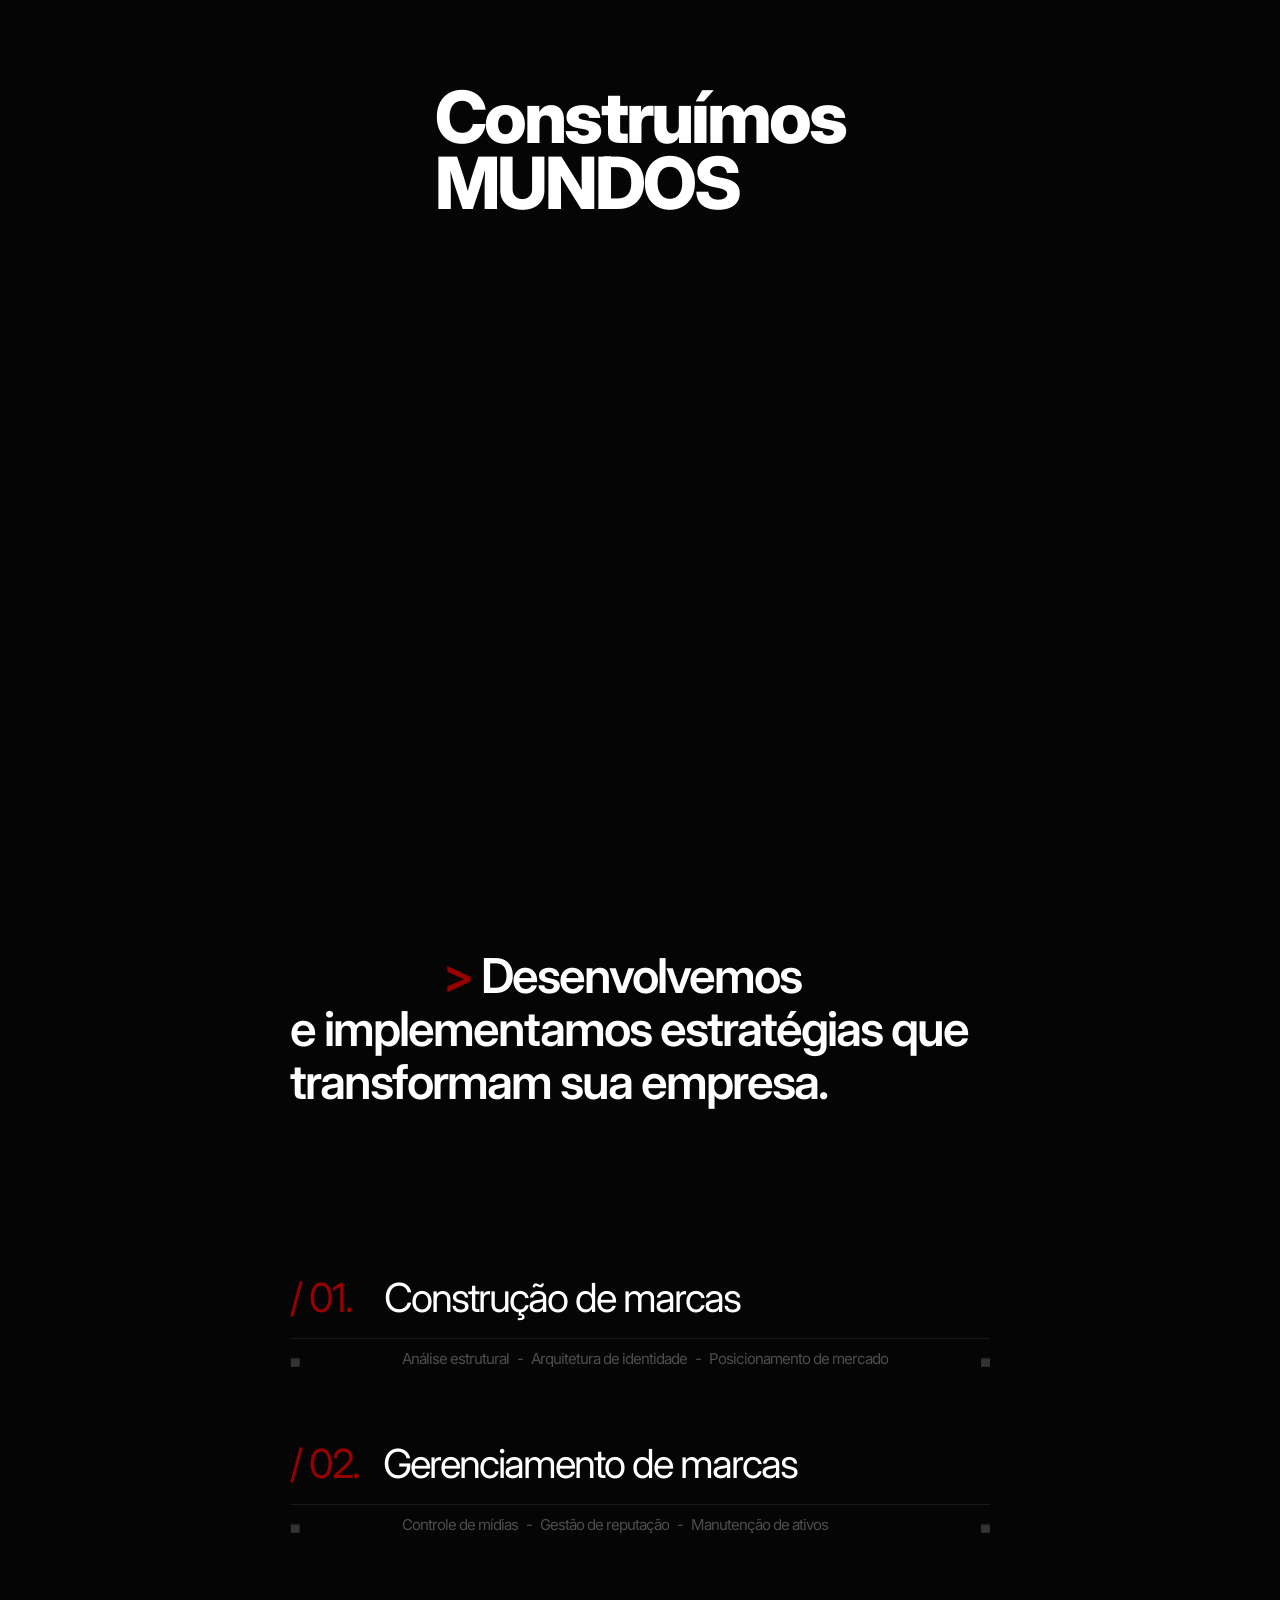
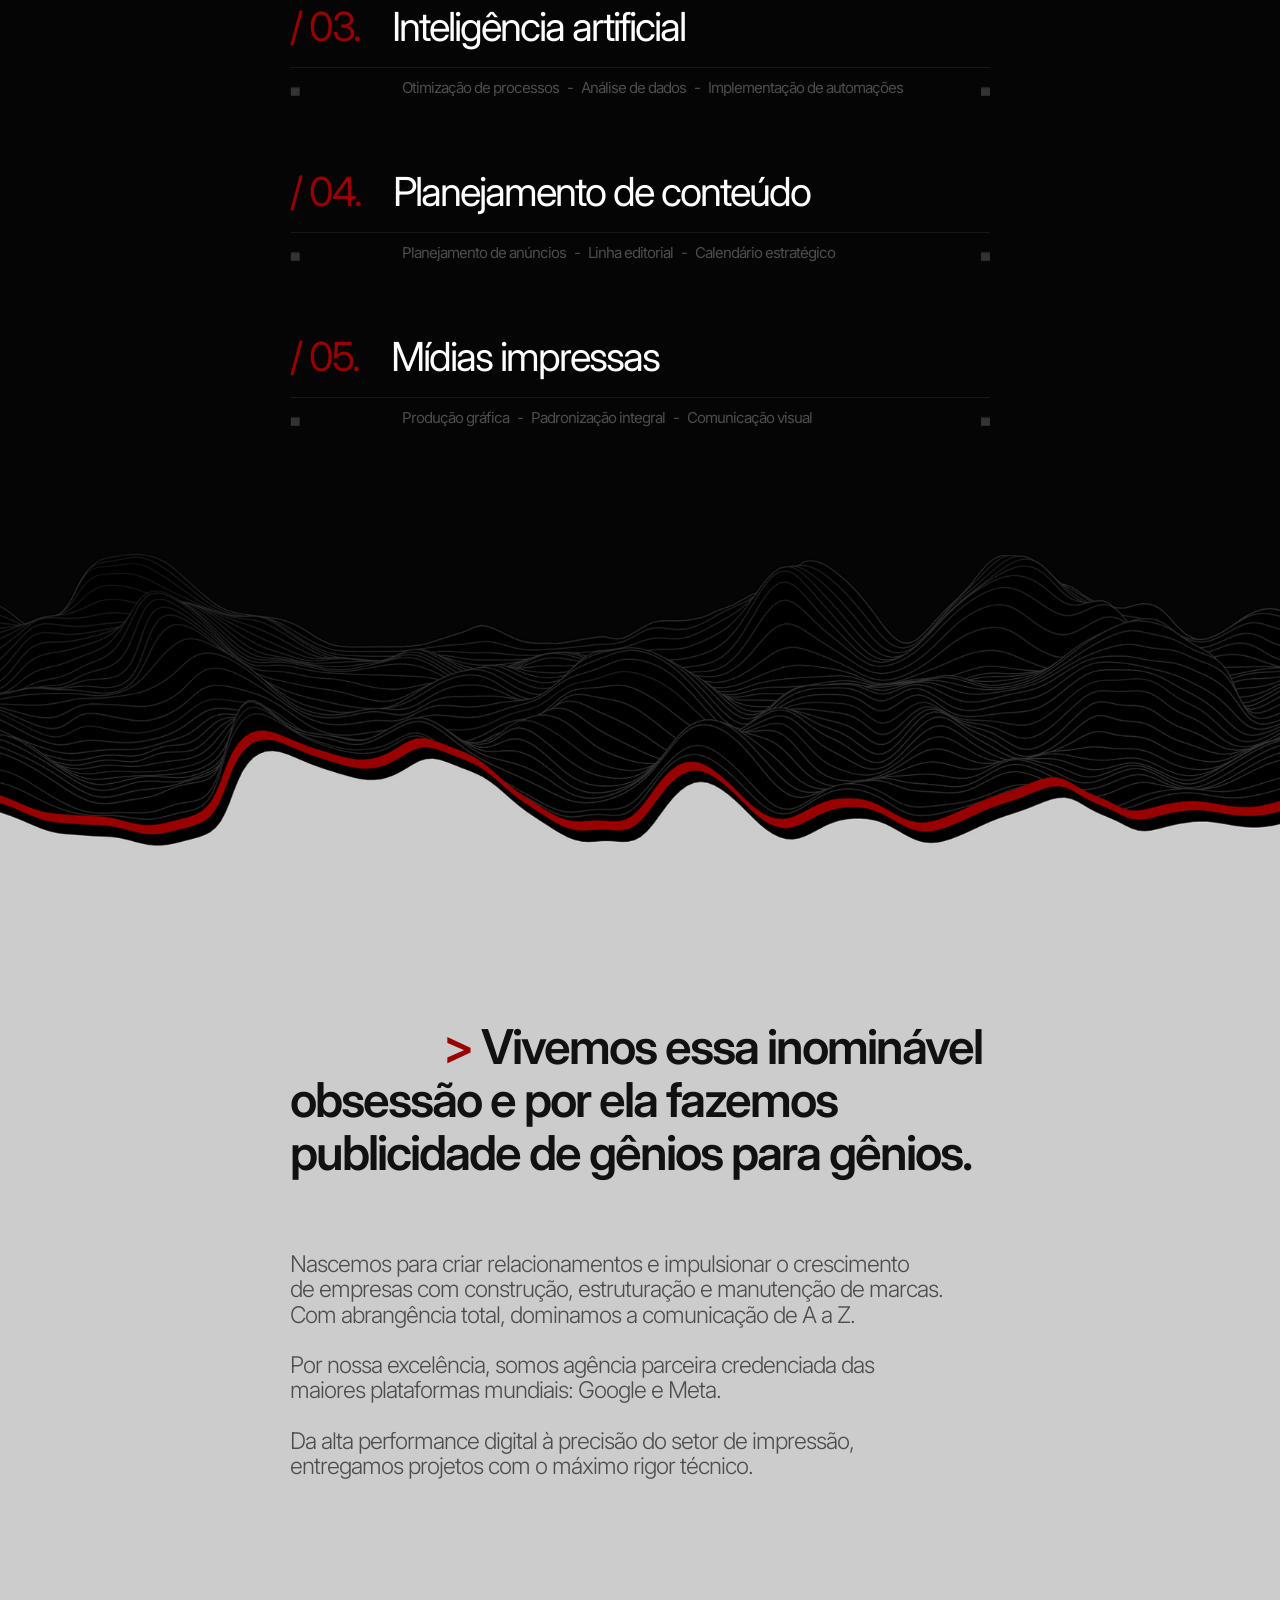
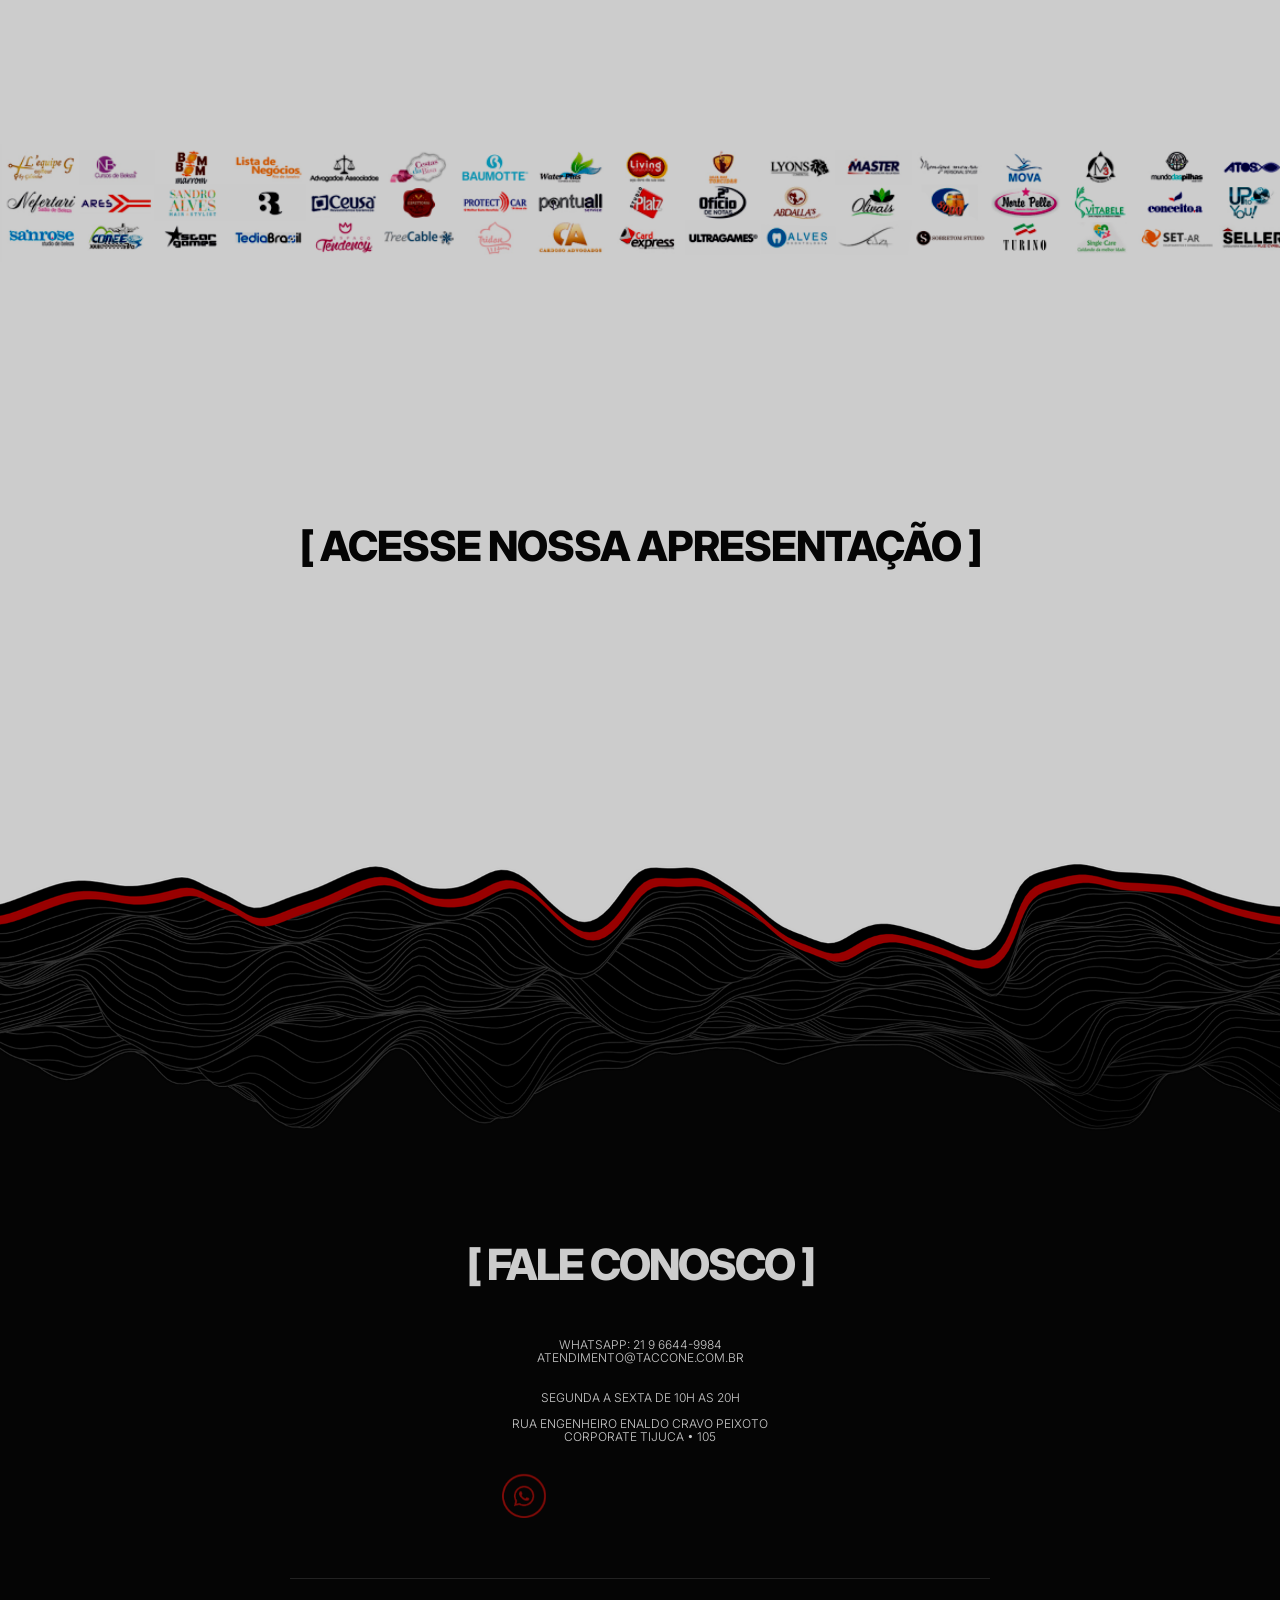
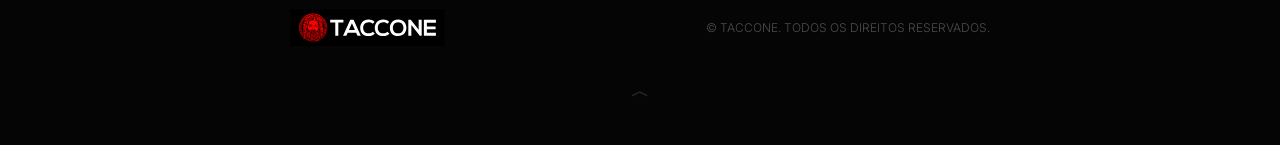
==== commit 030eb36f: "Remoção do Formulário" ====
--- a/index.html
+++ b/index.html
@@ -63,12 +63,22 @@
     @media (min-width:768px) { .br-mobile{display:none !important;} }
     @media (max-width:767px) { .br-desktop{display:none !important;} }
     #contato a { text-decoration:none !important; border-bottom:none !important; }
-    @media (max-width:575px) {
-      .u-section-9 .u-image-4 { margin-top:-45px !important; margin-right:70px !important; margin-left:auto !important; }
-      .u-section-9 .u-image-2 { margin-top:-45px !important; margin-right:0 !important; margin-left:auto !important; }
-    }
     .separador-servico { display:none; }
     .quebra-mobile { display:inline; }
+
+    /* Descrição dos serviços: força a fonte Inter (antes caía em Arial) */
+    .u-section-3 .u-text-2,
+    .u-section-3 .u-text-4,
+    .u-section-3 .u-text-6,
+    .u-section-3 .u-text-8,
+    .u-section-3 .u-text-10,
+    .u-section-3 .u-text-2 *,
+    .u-section-3 .u-text-4 *,
+    .u-section-3 .u-text-6 *,
+    .u-section-3 .u-text-8 *,
+    .u-section-3 .u-text-10 * {
+      font-family: 'Inter', sans-serif !important;
+    }
 
     /* Alinha descrição com o início do título branco (após "/ 01.  ") */
     .u-section-3 .u-text-2,
@@ -85,7 +95,7 @@
       .quebra-mobile { display:none; }
     }
 
-    /* Tablet (991px) — margem lateral de 10px já aplicada pelo index.css */
+    /* Tablet (991px) */
     @media (max-width: 991px) {
       .u-section-3 .u-text-2,
       .u-section-3 .u-text-4,
@@ -96,7 +106,7 @@
       }
     }
 
-    /* Mobile médio (767px) — fonte ainda 2.5rem mas largura menor */
+    /* Mobile médio (767px) */
     @media (max-width: 767px) {
       .u-section-3 .u-text-2,
       .u-section-3 .u-text-4,
@@ -107,7 +117,7 @@
       }
     }
 
-    /* Mobile pequeno (575px) — fonte reduz para 1.5rem, número menor */
+    /* Mobile pequeno (575px) */
     @media (max-width: 575px) {
       .u-section-3 .u-text-2,
       .u-section-3 .u-text-4,
@@ -116,58 +126,134 @@
       .u-section-3 .u-text-10 {
         padding-left: 62px !important;
       }
-      
-.u-header .u-sidenav-1,
-.u-sidenav-1 {
-  width: 100vw !important;
-  max-width: 100vw !important;
-  min-width: 0 !important;
-}
- 
-@media (max-width: 575px) {
- 
-  /* Centraliza horizontalmente */
-  .u-header .u-nav-2 {
-    width: 100% !important;
-    margin-left: 0 !important;
-    text-align: center !important;
-  }
- 
-  /* Centraliza verticalmente — faz o container interno ocupar tela toda e centraliza */
-  .u-header .u-sidenav-overflow {
-    display: flex !important;
-    flex-direction: column !important;
-    align-items: center !important;
-    justify-content: center !important;
-    height: 100vh !important;
-    height: 100dvh !important;
-  }
- 
-  /* Zera margem top que empurra a lista para baixo */
-  .u-header .u-nav-2 {
-    margin-top: 0 !important;
-  }
- 
-  /* Botão X centralizado */
-.u-header .u-menu-close-1 {
-  margin-left: auto !important;
-  margin-right: auto !important;
-  position: relative !important;
-  top: -40px !important;
-}
-}
-    
+
+      .u-header .u-sidenav-1,
+      .u-sidenav-1 {
+        width: 100vw !important;
+        max-width: 100vw !important;
+        min-width: 0 !important;
+      }
+
+      /* Centraliza horizontalmente */
+      .u-header .u-nav-2 {
+        width: 100% !important;
+        margin-left: 0 !important;
+        margin-top: 0 !important;
+        text-align: center !important;
+      }
+
+      /* Centraliza verticalmente */
+      .u-header .u-sidenav-overflow {
+        display: flex !important;
+        flex-direction: column !important;
+        align-items: center !important;
+        justify-content: center !important;
+        height: 100vh !important;
+        height: 100dvh !important;
+      }
+
+      /* Botão X centralizado */
+      .u-header .u-menu-close-1 {
+        margin-left: auto !important;
+        margin-right: auto !important;
+        position: relative !important;
+        top: -40px !important;
+      }
+    }
+
+    /* ================================================
+       SEÇÃO DE CONTATO — tudo centralizado
+       ================================================ */
+    #contato.u-section-9 { min-height: 0 !important; height: auto !important; }
+
+    #contato .u-sheet-1 {
+      display: flex !important;
+      flex-direction: column !important;
+      align-items: center !important;
+      justify-content: flex-start !important;
+      height: auto !important;
+      min-height: 0 !important;
+      max-width: 900px !important;
+      padding: 70px 20px 40px !important;
+      box-sizing: border-box !important;
+    }
+
+    #contato .u-sheet-1 > *,
+    #contato .contato-rodape > *,
+    #contato .contato-icones > * {
+      position: static !important;
+      float: none !important;
+    }
+
+    #contato .u-text-1 {
+      margin: 0 0 50px 0 !important;
+      width: auto !important;
+      text-align: center !important;
+    }
+
+    #contato .u-text-2 {
+      margin: 0 0 30px 0 !important;
+      padding: 0 !important;
+      width: 100% !important;
+      text-align: center !important;
+    }
+
+    #contato .contato-icones {
+      display: flex;
+      flex-wrap: wrap;
+      justify-content: center;
+      align-items: center;
+      gap: 14px;
+      margin: 0;
+    }
+    #contato .contato-icones img {
+      width: 44px !important;
+      height: 44px !important;
+      margin: 0 !important;
+      padding: 0 !important;
+      object-fit: contain;
+    }
+
+    #contato .contato-linha {
+      width: 100%;
+      max-width: 700px;
+      height: 0;
+      border-top: 1px solid #222;
+      margin: 60px 0 30px 0;
+    }
+
+    #contato .contato-rodape {
+      display: flex;
+      justify-content: space-between;
+      align-items: center;
+      width: 100%;
+      max-width: 700px;
+      gap: 16px;
+    }
+    #contato .contato-rodape .u-image-6 {
+      width: 155px !important;
+      height: auto !important;
+      margin: 0 !important;
+    }
+    #contato .contato-rodape .u-text-3 {
+      margin: 0 !important;
+      width: auto !important;
+      text-align: right !important;
+    }
+
+    #contato .u-text-4 {
+      margin: 30px 0 0 0 !important;
+      width: auto !important;
+      text-align: center !important;
+    }
+
+    @media (max-width: 575px) {
+      #contato .u-sheet-1 { padding: 50px 15px 30px !important; }
+      #contato .u-text-1 { margin-bottom: 35px !important; }
+      #contato .contato-rodape { flex-direction: column; justify-content: center; }
+      #contato .contato-rodape .u-text-3 { text-align: center !important; }
+    }
   </style>
-
-  <script>
-    window.recaptchaRenderedV2=false; window.recaptchaFallback=false; window.recaptchaSiteKeyV2='6LebRIorAAAAAEBCYCVXLpZKNt1KxwfbefWqDvFL';
-    function gdprConfirmed(){return true;}
-    function dynamicLoadScript(){var s=document.createElement('script');s.src='https://www.google.com/recaptcha/api.js?render=6Lc2HDEiAAAAALpe1yqNarK-BmlyYl_MNPZx7_AB';s.async=true;s.onload=function(){document.dispatchEvent(new CustomEvent("recaptchaLoaded"));};document.body.appendChild(s);}
-    function showRecaptchaError(e){e=e||'';var f=document.querySelector('.u-form-send-error');if(f){f.innerText='Erro do Proprietário do Site: '+e.replace(/:[\s\S]*/,'');f.style.display='block';}console.error('Error in grecaptcha: ',e);}
-    document.addEventListener('DOMContentLoaded',function(){if(gdprConfirmed())dynamicLoadScript();});
-    document.addEventListener("recaptchaLoaded",function(){if(!gdprConfirmed())return;(function(g,sk,a){var r={execute:function(action,cb){if(typeof g==='undefined'||typeof g.execute!=='function'){showRecaptchaError('reCAPTCHA script failed to load.');return;}try{g.execute(sk,{action:action}).then(function(t){if(!t)throw new Error('Empty token');var fs=document.getElementsByTagName('form');for(var i=0;i<fs.length;i++){var rr=fs[i].querySelector('[name="recaptchaResponse"]');if(!rr){rr=document.createElement('input');rr.setAttribute('type','hidden');rr.setAttribute('name','recaptchaResponse');fs[i].appendChild(rr);}rr.value=t;}cb();}).catch(function(e){showRecaptchaError(e.message);});}catch(e){showRecaptchaError(e.message);}},executeContact:function(cb){r.execute(a['contact'],cb);}};window.recaptchaObject=r;window.grecaptchaObject=g;})(grecaptcha,'6Lc2HDEiAAAAALpe1yqNarK-BmlyYl_MNPZx7_AB',{contact:'contact'});});
-    window.showRecaptchaV2=function(form){if(!form||!form.length)return;if(typeof window.grecaptchaObject==='undefined'||!window.grecaptchaObject)return;var fEl=form[0];var c=document.getElementById('recaptcha-v2-container');if(!c){c=document.createElement('div');c.id='recaptcha-v2-container';fEl.parentElement.appendChild(c);}var tr=false,th;if(window.recaptchaRenderedV2===false||typeof window.recaptchaRenderedV2==='undefined'){window.recaptchaRenderedV2=window.grecaptchaObject.render('recaptcha-v2-container',{sitekey:window.recaptchaSiteKeyV2,size:'invisible',callback:function(t){clearTimeout(th);if(!t){showRecaptchaError('reCAPTCHA v2 token was empty.');return;}tr=true;var rv=fEl.querySelector('input[name="recaptchaResponseV2"]');if(!rv){rv=document.createElement('input');rv.type='hidden';rv.name='recaptchaResponseV2';fEl.appendChild(rv);}rv.value=t;if(window.recaptchaSiteKeyV2){var sk=fEl.querySelector('input[name="siteKey"]');if(sk)sk.value=window.recaptchaSiteKeyV2;}document.querySelectorAll('.u-form-send-error').forEach(function(el){el.style.display='none';});fEl.dispatchEvent(new CustomEvent('submit',{detail:{recaptchaPassed:true},bubbles:true,cancelable:true}));},'error-callback':function(){clearTimeout(th);showRecaptchaError('reCAPTCHA v2 error.');},'expired-callback':function(){clearTimeout(th);}});window.grecaptchaObject.reset(window.recaptchaRenderedV2);setTimeout(function(){window.grecaptchaObject.execute(window.recaptchaRenderedV2);},300);th=setTimeout(function(){if(!tr)showRecaptchaError('reCAPTCHA v3 detected unusual activity.');},120000);}else{window.grecaptchaObject.reset(window.recaptchaRenderedV2);setTimeout(function(){window.grecaptchaObject.execute(window.recaptchaRenderedV2);},300);}};
-  </script>
 </head>
 
 <body data-home-page="TACCONE®.html" data-home-page-title="TACCONE®" data-path-to-root="/" data-include-products="false" class="u-body u-clearfix u-overlap u-xl-mode" data-lang="pt">
@@ -297,60 +383,29 @@
       <h1 class="u-align-center u-custom-font u-text u-text-custom-color-7 u-text-1">
         <a class="u-active-none u-border-none u-btn u-button-link u-button-style u-hover-none u-none u-text-custom-color-7 u-btn-1" href="https://wa.me/5521966449984" target="_blank">[ FALE CONOSCO ]</a>
       </h1>
-      <div class="u-align-center u-form u-form-1">
-        <form id="form-contato" action="contato.php" method="POST" class="u-clearfix u-form-spacing-5 u-form-vertical u-inner-form">
-          <div class="u-form-group u-form-name u-label-none">
-            <input type="text" placeholder="Seu nome" id="name-6c84" name="name" class="u-border-grey-80 u-custom-color-12 u-custom-font u-input u-input-rectangle u-text-grey-25 u-input-1" required>
-          </div>
-          <div class="u-form-group u-form-phone u-label-none u-form-group-2">
-            <input type="tel" placeholder="Telefone" id="text-1a23" name="text" class="u-border-grey-80 u-custom-color-12 u-custom-font u-input u-input-rectangle u-text-grey-25 u-input-2" data-country-code="br">
-          </div>
-          <div class="u-form-email u-form-group u-label-none">
-            <input type="email" placeholder="E-mail" id="email-6c84" name="email" class="u-border-grey-80 u-custom-color-12 u-custom-font u-input u-input-rectangle u-text-grey-25 u-input-3">
-          </div>
-          <div class="u-form-group u-form-message u-label-none">
-            <textarea placeholder="Mensagem" rows="3" id="message-6c84" name="message" class="u-border-grey-80 u-custom-color-12 u-custom-font u-input u-input-rectangle u-text-grey-25 u-input-4" required maxlength="500"></textarea>
-          </div>
-          <div class="u-align-right u-form-group u-form-submit u-label-none">
-            <button id="btn-submit" type="submit" class="u-btn u-button-style u-custom-color-6 u-custom-font u-text-custom-color-7 u-btn-2" style="width:100%;border:none;cursor:pointer;">ENVIAR</button>
-          </div>
-          <div class="u-form-send-message u-form-send-success">Mensagem enviada.</div>
-          <div class="u-form-send-error u-form-send-message">Erro ao enviar. Tente novamente.</div>
-          <input type="hidden" name="formServices" value="3d2f6646-e247-93ee-c14a-a95c8903825b">
-          <input type="hidden" name="siteKey" value="6Lc2HDEiAAAAALpe1yqNarK-BmlyYl_MNPZx7_AB">
-          <input type="hidden" id="siteId" name="siteId" value="6636604">
-          <input type="hidden" id="pageId" name="pageId" value="11153395">
-        </form>
-      </div>
-      <script>
-        var form=document.getElementById('form-contato');
-        var btn=document.getElementById('btn-submit');
-        form.onsubmit=function(){
-          btn.innerHTML='AGUARDE';btn.disabled=true;btn.style.opacity='0.7';
-          var check=setInterval(function(){
-            var s=document.querySelector('.u-form-send-success');
-            if(s&&window.getComputedStyle(s).display!=='none'){
-              btn.innerHTML='ENVIADO';btn.style.backgroundColor='#28a745';btn.style.opacity='1';
-              clearInterval(check);
-              setTimeout(function(){btn.innerHTML='ENVIAR';btn.disabled=false;btn.style.backgroundColor='';s.style.display='none';},3000);
-            }
-          },500);
-        };
-      </script>
-      <h1 class="u-align-left u-custom-font u-text u-text-color-var u-text-2" data-animation-name="customAnimationIn" data-animation-duration="1500" data-animation-delay="0" data-animation-out="0">
+
+      <h1 class="u-align-center u-custom-font u-text u-text-color-var u-text-2" data-animation-name="customAnimationIn" data-animation-duration="1500" data-animation-delay="0" data-animation-out="0">
         <a href="https://wa.me/5521966449984" target="_blank" style="color:inherit;">WHATSAPP: 21 9 6644-9984</a><br>
         <a href="mailto:atendimento@taccone.com.br" target="_blank" style="color:inherit;">ATENDIMENTO@TACCONE.COM.BR</a><br>
         <br><br>SEGUNDA A SEXTA DE 10H AS 20H<br><br>
         RUA ENGENHEIRO ENALDO CRAVO PEIXOTO<br>CORPORATE TIJUCA • 105
       </h1>
-      <img class="u-image u-image-contain u-image-default u-preserve-proportions u-image-1" src="insta.png"    alt="" data-animation-name="fadeIn" data-animation-duration="2000" data-animation-delay="500"  data-animation-out="0" onclick="window.open('https://www.instagram.com/agenciataccone','_blank')" style="cursor:pointer;">
-      <img class="u-image u-image-contain u-image-default u-preserve-proportions u-image-3" src="facebook.png" alt="" data-animation-name="fadeIn" data-animation-duration="2000" data-animation-delay="1000" data-animation-out="0" onclick="window.open('https://www.facebook.com/agenciataccone','_blank')" style="cursor:pointer;">
-      <img class="u-image u-image-contain u-image-default u-preserve-proportions u-image-2" src="email.png"    alt="" data-animation-name="fadeIn" data-animation-duration="2000" data-animation-delay="2000" data-animation-out="0" onclick="window.open('mailto:atendimento@taccone.com.br?subject=Quero%20contratar%20a%20TACCONE%C2%AE','_blank')" style="cursor:pointer;">
-      <img class="u-image u-image-contain u-image-default u-preserve-proportions u-image-4" src="x.png"        alt="" data-animation-name="fadeIn" data-animation-duration="2000" data-animation-delay="1500" data-animation-out="0" onclick="window.open('https://x.com/agenciataccone','_blank')" style="cursor:pointer;">
-      <img class="u-image u-image-contain u-image-default u-preserve-proportions u-image-5" src="whatsapp.png" alt="" data-animation-name="fadeIn" data-animation-duration="2000" data-animation-delay="0"    data-animation-out="0" onclick="window.open('https://wa.me/5521966449984','_blank')" style="cursor:pointer;">
-      <div class="u-align-center u-border-1 u-border-grey-80 u-expanded-width-xs u-shape u-shape-bottom u-shape-left u-shape-line u-shape-right u-shape-1"></div>
-      <h1 class="u-align-right u-custom-font u-text u-text-color-var u-text-3">© TACCONE. TODOS OS DIREITOS RESERVADOS.</h1>
-      <img class="u-image u-image-default u-preserve-proportions u-image-6" src="logotipo.svg" alt="" data-image-width="99" data-image-height="23">
+
+      <div class="contato-icones">
+        <img class="u-image u-image-contain u-image-default u-preserve-proportions u-image-5" src="whatsapp.png" alt="WhatsApp" data-animation-name="fadeIn" data-animation-duration="2000" data-animation-delay="0"    data-animation-out="0" onclick="window.open('https://wa.me/5521966449984','_blank')" style="cursor:pointer;">
+        <img class="u-image u-image-contain u-image-default u-preserve-proportions u-image-1" src="insta.png"    alt="Instagram" data-animation-name="fadeIn" data-animation-duration="2000" data-animation-delay="500"  data-animation-out="0" onclick="window.open('https://www.instagram.com/agenciataccone','_blank')" style="cursor:pointer;">
+        <img class="u-image u-image-contain u-image-default u-preserve-proportions u-image-3" src="facebook.png" alt="Facebook" data-animation-name="fadeIn" data-animation-duration="2000" data-animation-delay="1000" data-animation-out="0" onclick="window.open('https://www.facebook.com/agenciataccone','_blank')" style="cursor:pointer;">
+        <img class="u-image u-image-contain u-image-default u-preserve-proportions u-image-4" src="x.png"        alt="X" data-animation-name="fadeIn" data-animation-duration="2000" data-animation-delay="1500" data-animation-out="0" onclick="window.open('https://x.com/agenciataccone','_blank')" style="cursor:pointer;">
+        <img class="u-image u-image-contain u-image-default u-preserve-proportions u-image-2" src="email.png"    alt="E-mail" data-animation-name="fadeIn" data-animation-duration="2000" data-animation-delay="2000" data-animation-out="0" onclick="window.open('mailto:atendimento@taccone.com.br?subject=Quero%20contratar%20a%20TACCONE%C2%AE','_blank')" style="cursor:pointer;">
+      </div>
+
+      <div class="contato-linha"></div>
+
+      <div class="contato-rodape">
+        <img class="u-image u-image-default u-preserve-proportions u-image-6" src="logotipo.svg" alt="TACCONE" data-image-width="99" data-image-height="23">
+        <h1 class="u-align-right u-custom-font u-text u-text-color-var u-text-3">© TACCONE. TODOS OS DIREITOS RESERVADOS.</h1>
+      </div>
+
       <p class="u-align-center u-text u-text-4">
         <a class="u-active-none u-border-none u-btn u-button-link u-button-style u-custom-font u-hover-none u-none u-text-custom-color-9 u-btn-3" href="index.html#home">︿</a>
       </p>
@@ -368,7 +423,7 @@
     var _fetch=window.fetch;
     window.fetch=function(url,opts){if(typeof url==='string'&&url.indexOf('nicepagesrv')!==-1)return Promise.reject('blocked');return _fetch(url,opts);};
     var _xhr=XMLHttpRequest.prototype.open;
-    XMLHttpRequest.prototype.open=function(method,url){if(url&&url.indexOf('nicepagesrv')!==-1)url='contato.php';return _xhr.apply(this,arguments);};
+    XMLHttpRequest.prototype.open=function(method,url){if(url&&url.indexOf('nicepagesrv')!==-1)url='about:blank';return _xhr.apply(this,arguments);};
   </script>
 
   <script>
@@ -403,10 +458,7 @@
       if (menuClose) menuClose.addEventListener('click', closeMenu);
       if (overlay)   overlay.addEventListener('click', closeMenu);
 
-      // ================================================
-      // CORREÇÃO: só fecha o menu em links que NÃO
-      // abrem nova aba (target="_blank")
-      // ================================================
+      // Só fecha o menu em links que NÃO abrem nova aba (target="_blank")
       document.querySelectorAll('.u-nav-2 .u-nav-link').forEach(function(link) {
         if (link.getAttribute('target') !== '_blank') {
           link.addEventListener('click', closeMenu);
@@ -418,4 +470,4 @@
   <script>document.addEventListener('contextmenu',function(e){e.preventDefault();});</script>
 
 </body>
-</html>+</html>
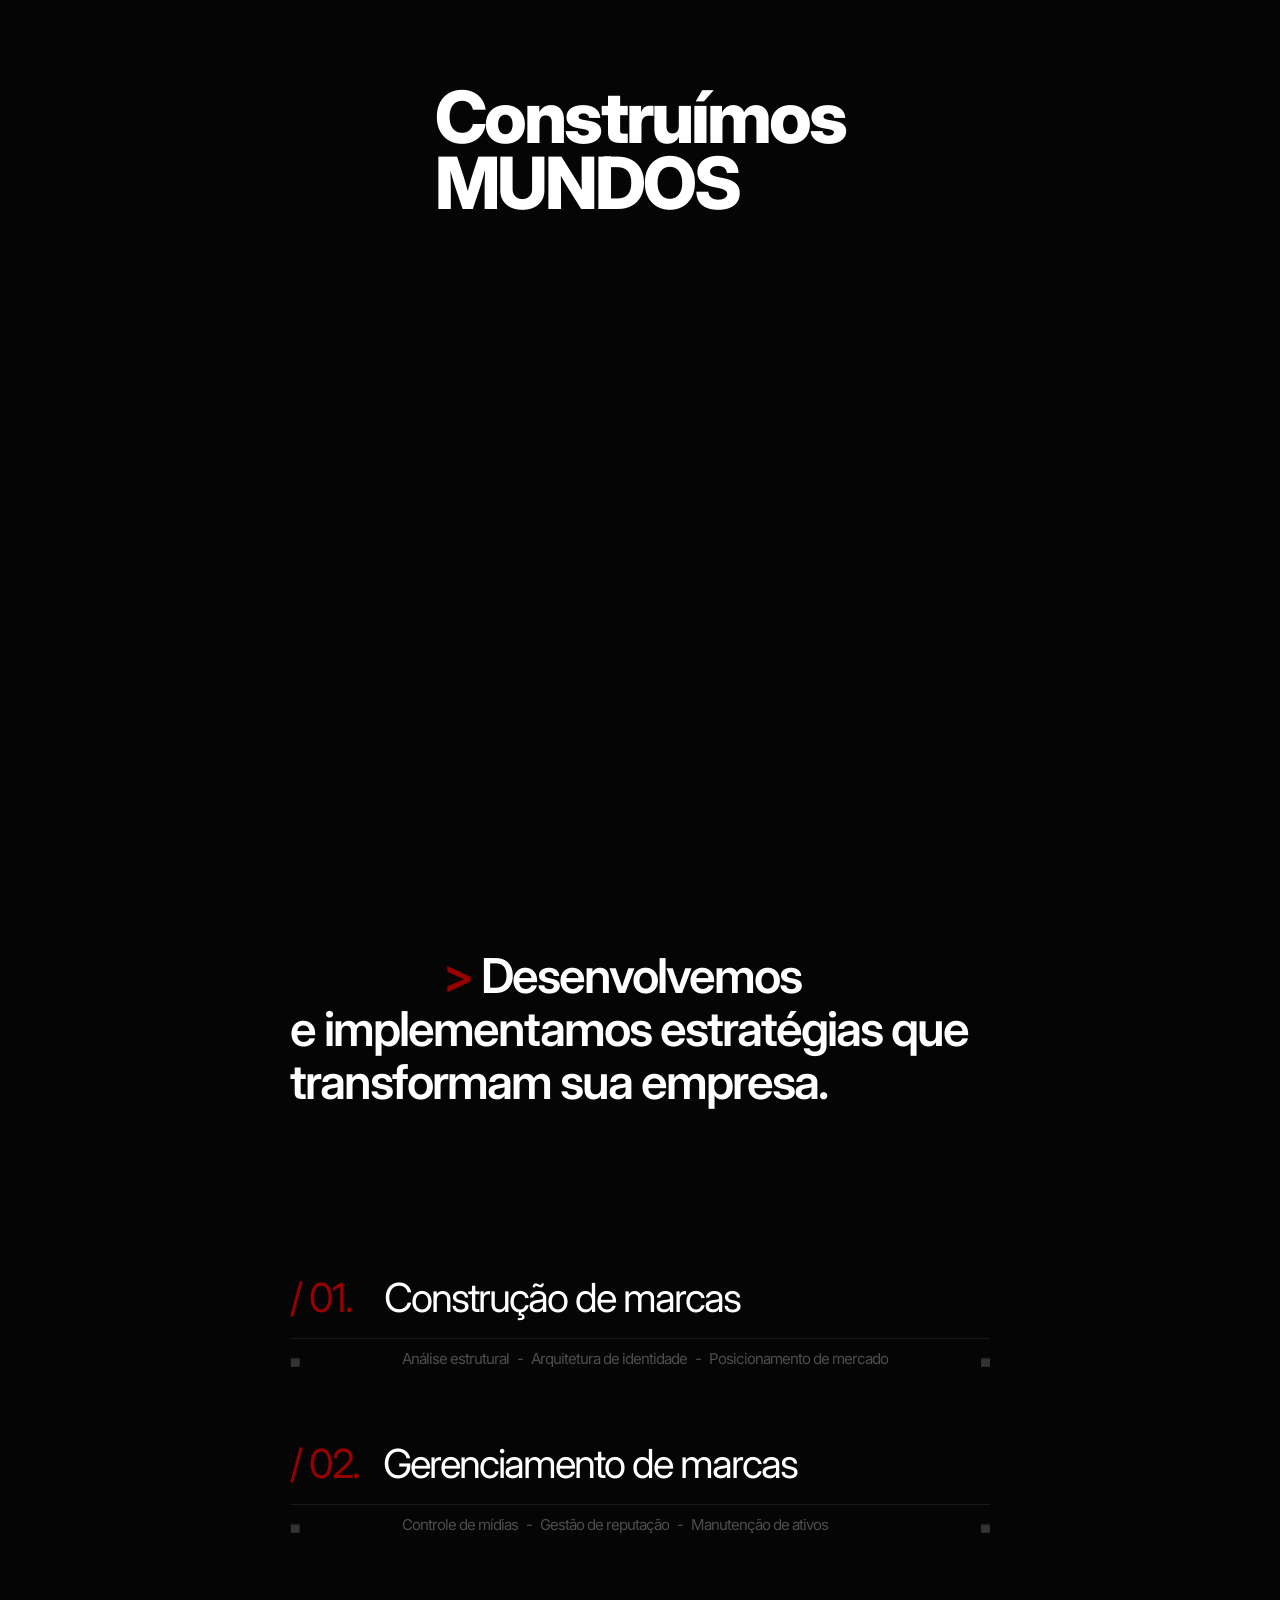
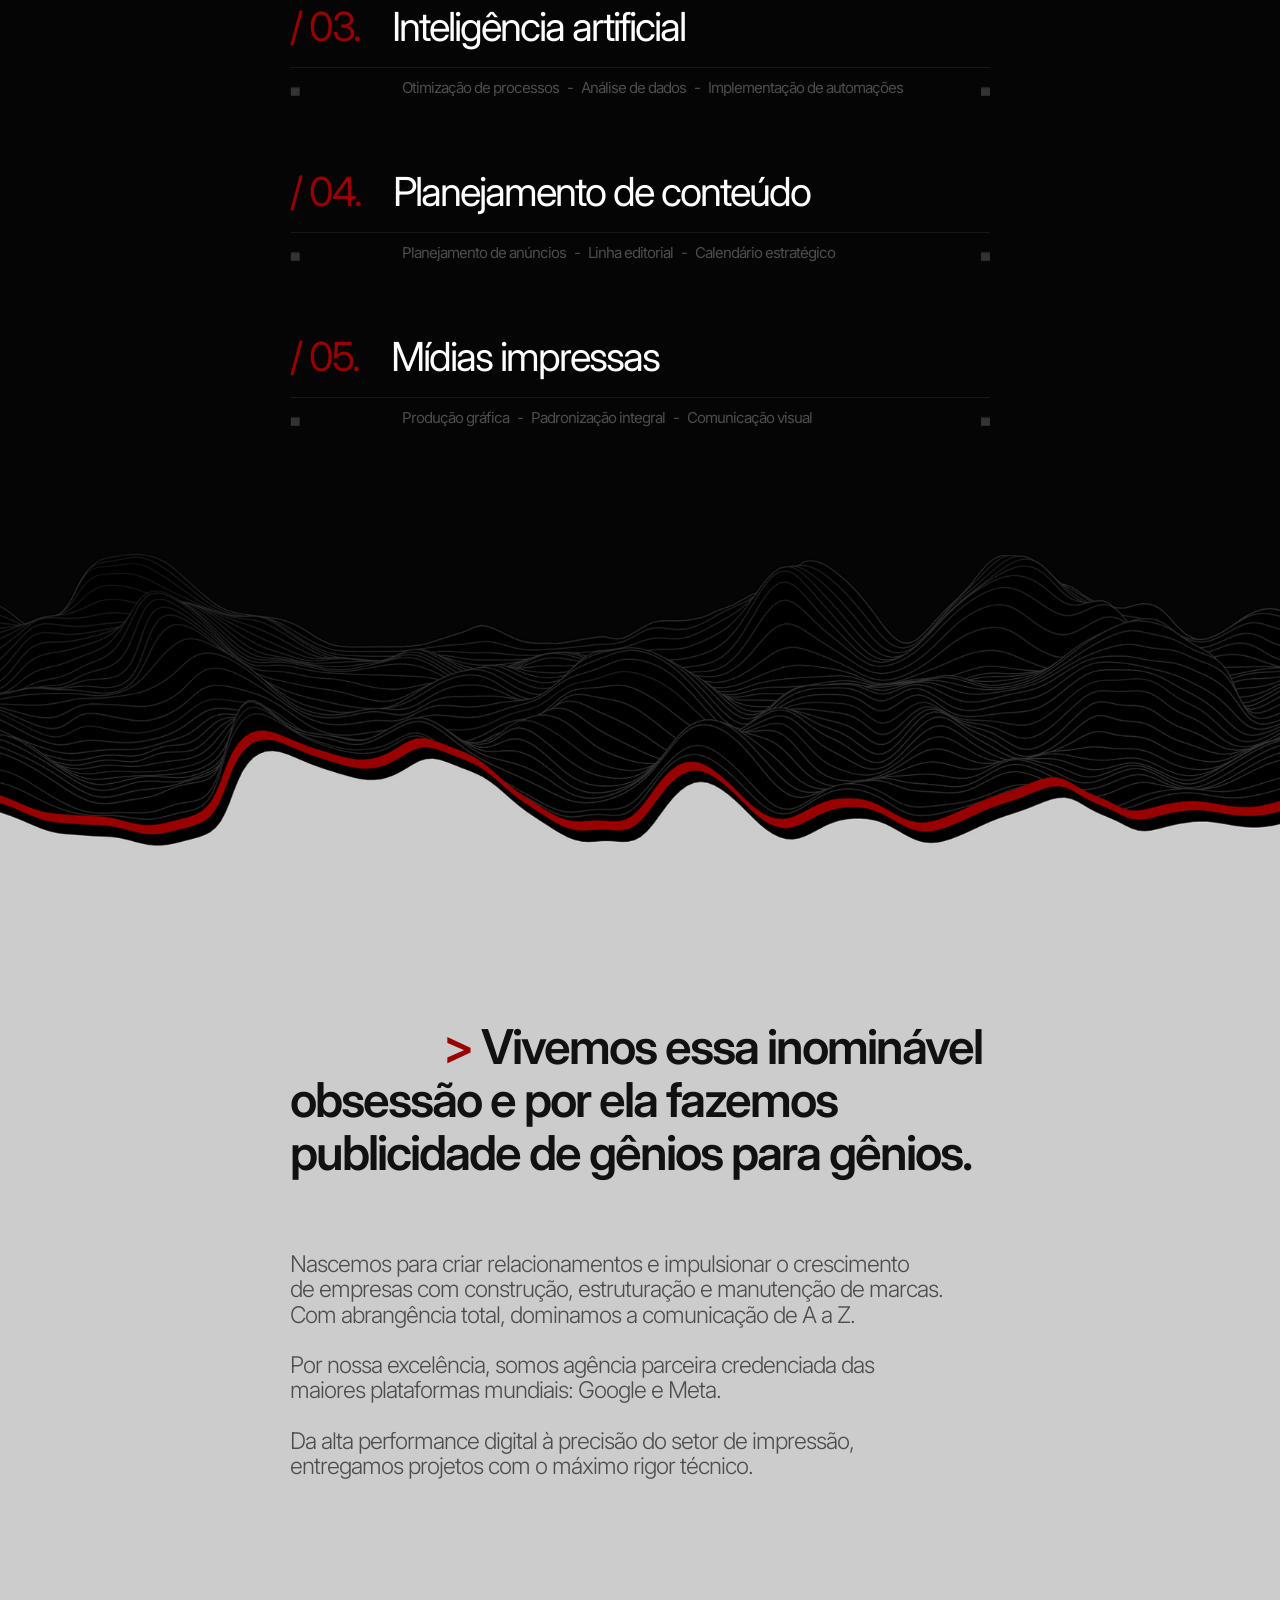
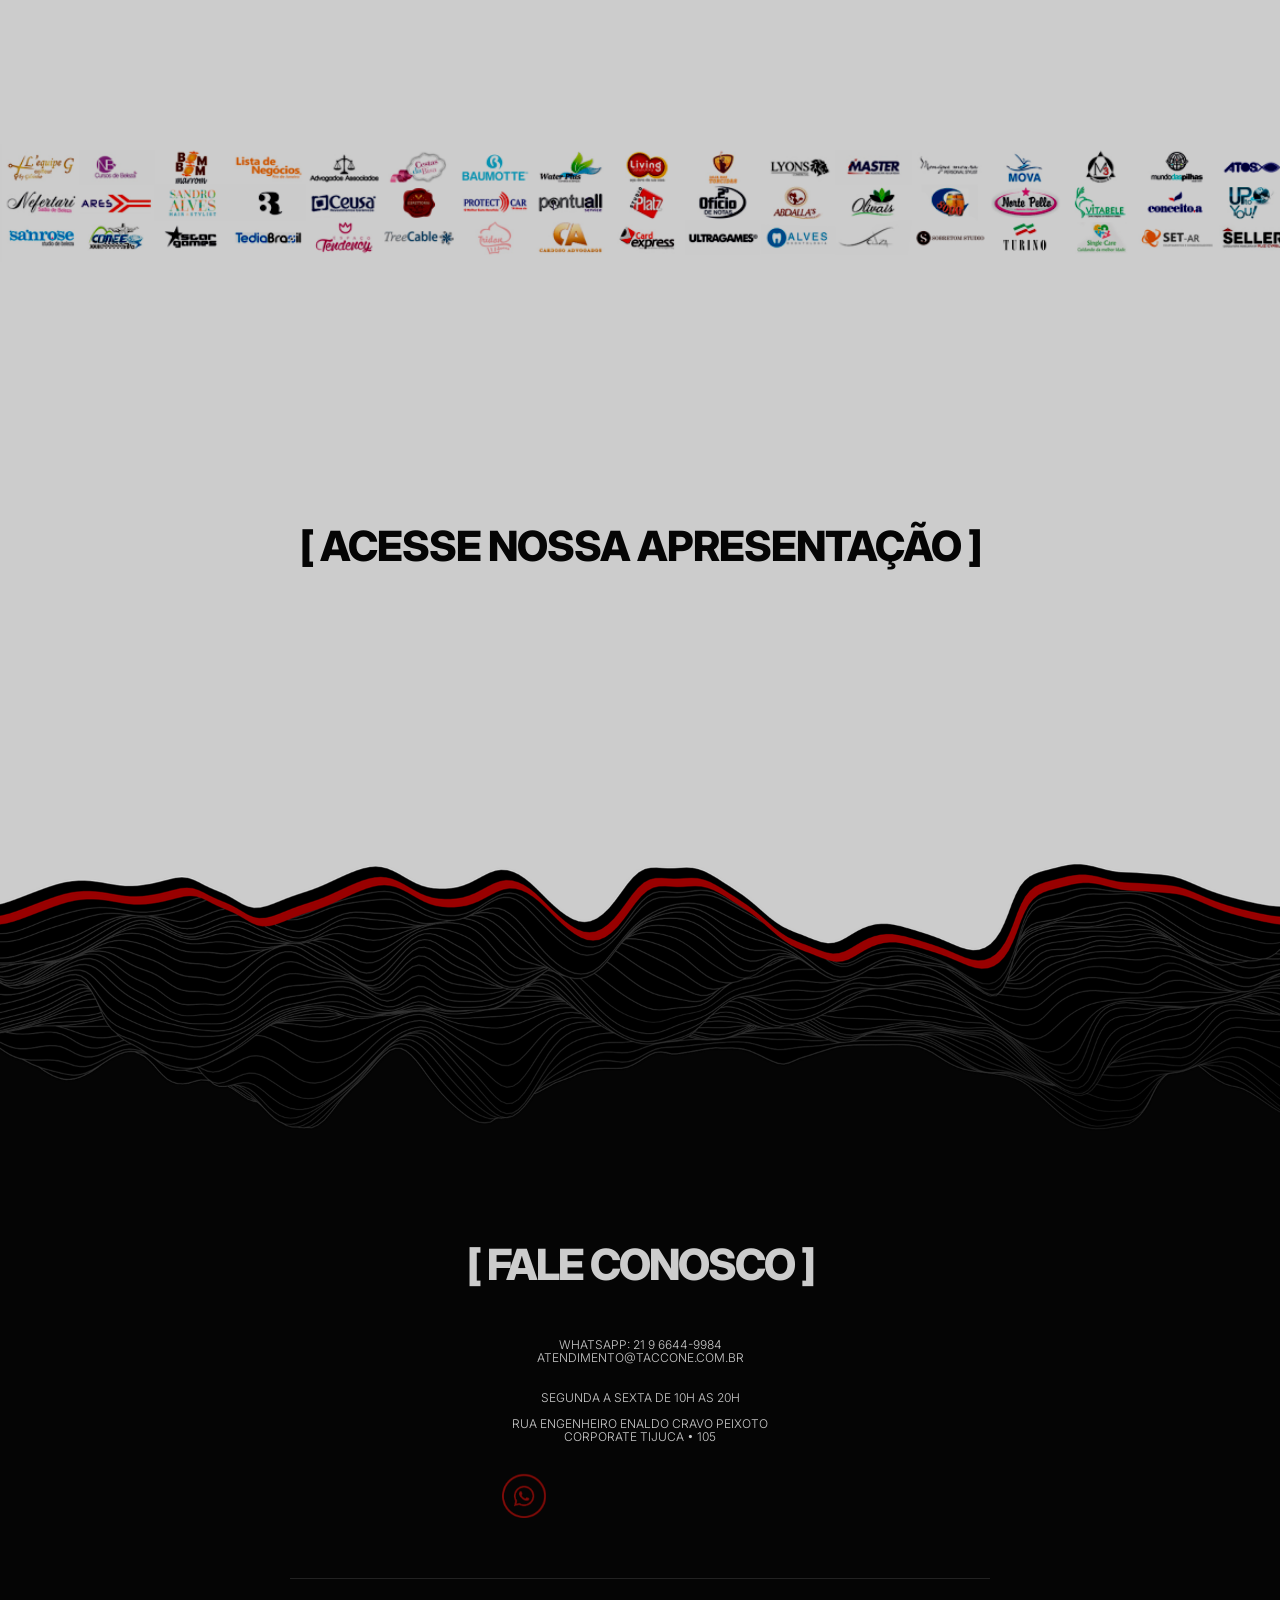
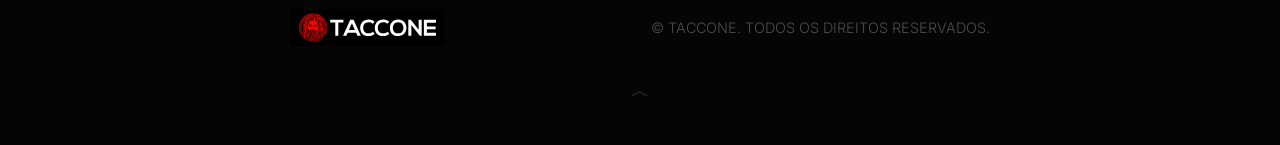
==== commit 009063a8: "Direitos autorais." ====
--- a/index.html
+++ b/index.html
@@ -239,6 +239,7 @@
       margin: 0 !important;
       width: auto !important;
       text-align: right !important;
+      font-size: 0.9rem !important;
     }
 
     #contato .u-text-4 {
@@ -251,7 +252,7 @@
       #contato .u-sheet-1 { padding: 50px 15px 30px !important; }
       #contato .u-text-1 { margin-bottom: 35px !important; }
       #contato .contato-rodape { flex-direction: column; justify-content: center; }
-      #contato .contato-rodape .u-text-3 { text-align: center !important; }
+      #contato .contato-rodape .u-text-3 { text-align: center !important; font-size: 0.7rem !important; }
     }
   </style>
 </head>
